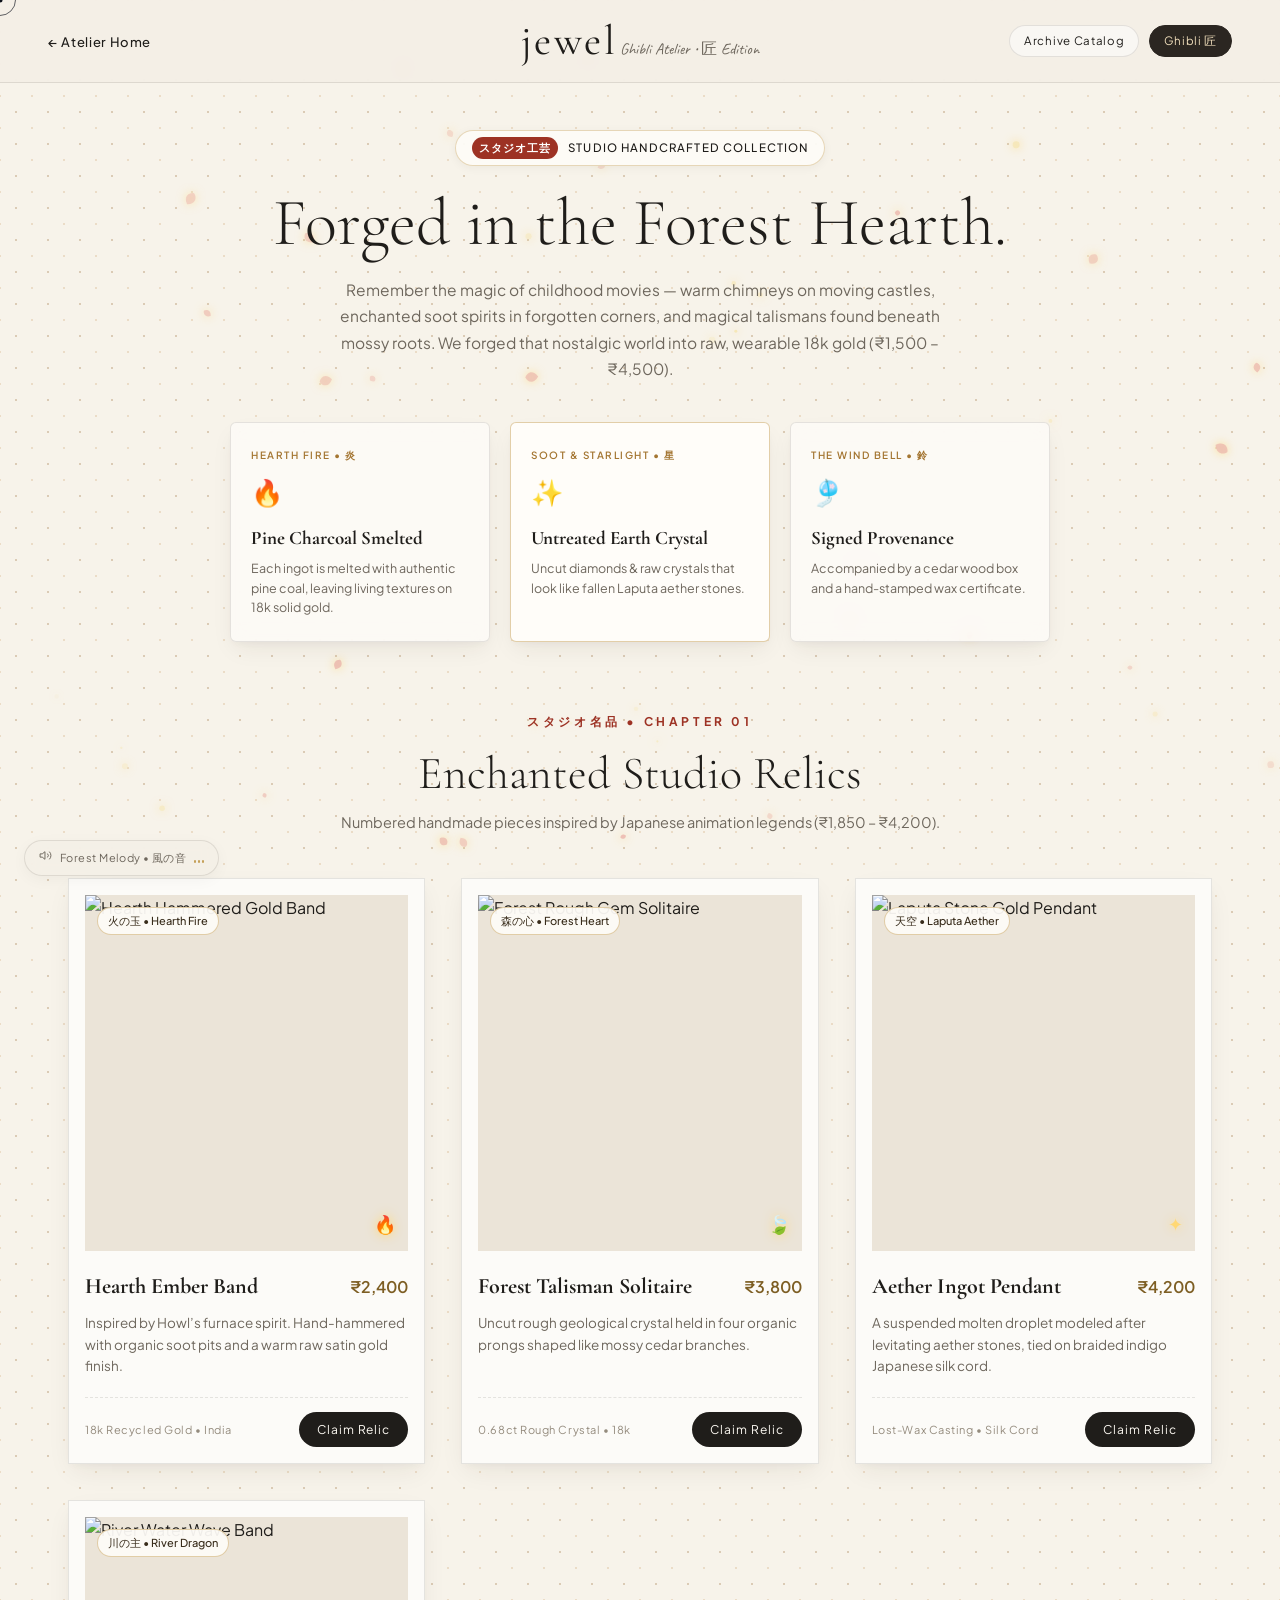
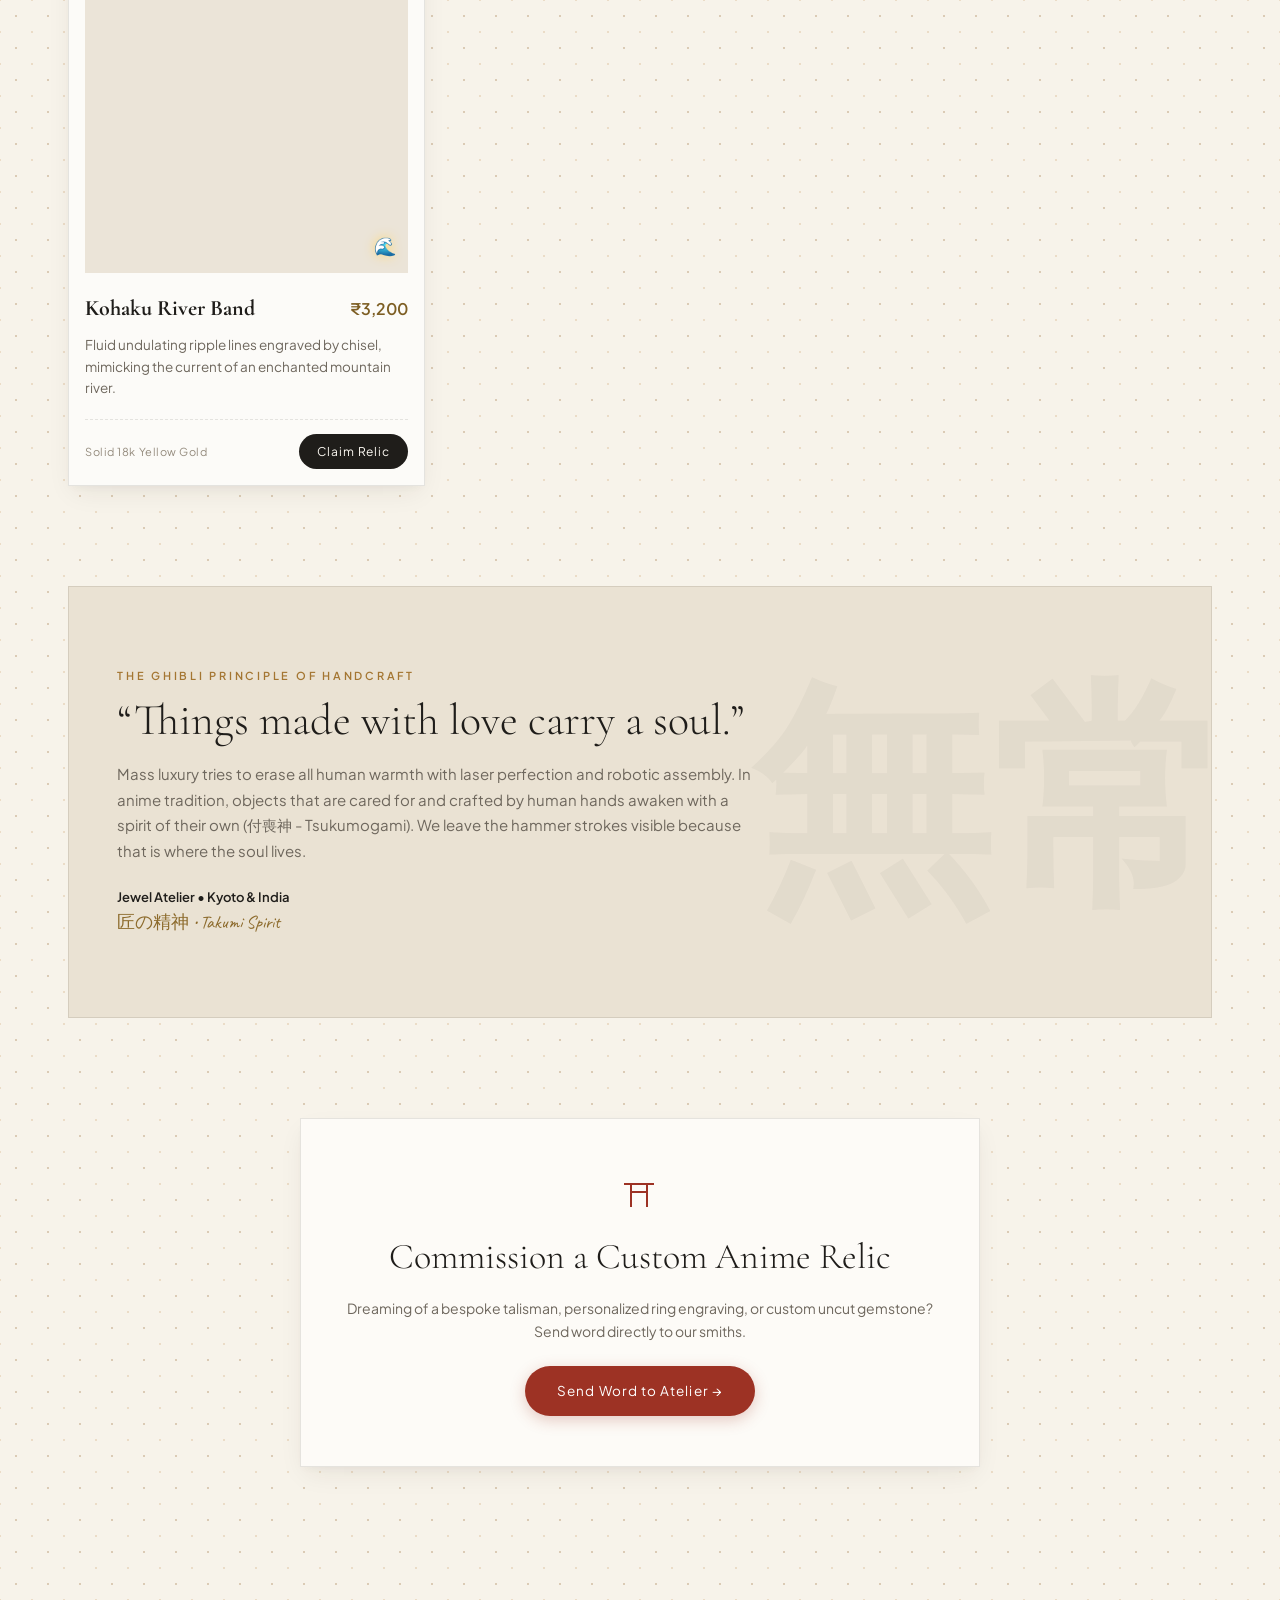
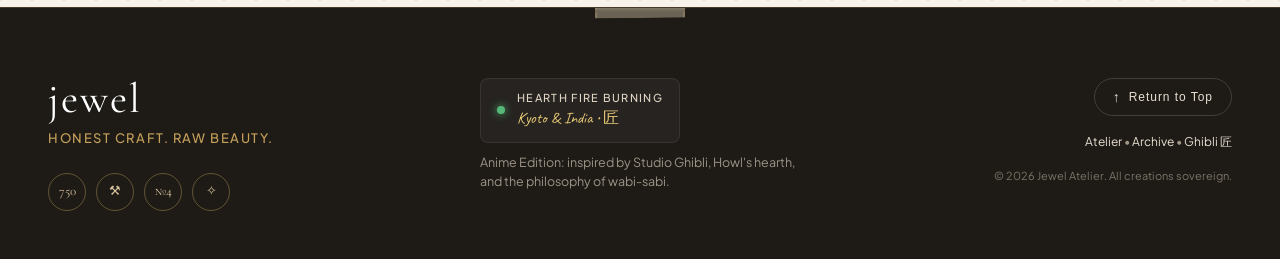
==== anime.html @ c9219198 "feat: add Archive Collections and Ghibli Anime edition pages with sakura canvas engine" ====
<!DOCTYPE html>
<html lang="en">
<head>
  <meta charset="UTF-8">
  <meta name="viewport" content="width=device-width, initial-scale=1.0">
  <title>JEWEL × 匠 — Ghibli Inspired Anime Atelier</title>
  <link rel="preconnect" href="https://fonts.googleapis.com">
  <link rel="preconnect" href="https://fonts.gstatic.com" crossorigin>
  <link href="https://fonts.googleapis.com/css2?family=Cormorant+Garamond:ital,wght@0,300;0,400;0,500;1,300;1,400;1,500&family=Caveat:wght@400;600&family=Zen+Kaku+Gothic+New:wght@300;400;500;700&family=Plus+Jakarta+Sans:wght@300;400;500;600&display=swap" rel="stylesheet">
  <link rel="stylesheet" href="style.css">
</head>
<body class="paper-texture page-anime-theme">

  <!-- Ambient Sound / Atelier Whisper Toggle -->
  <div class="sound-toggle-pill" id="soundToggle" title="Toggle Anime Forest Ambience">
    <span class="sound-icon">
      <svg width="13" height="13" viewBox="0 0 24 24" fill="none" stroke="currentColor" stroke-width="1.8"><polygon points="11 5 6 9 2 9 2 15 6 15 11 19 11 5"></polygon><path d="M19.07 4.93a10 10 0 0 1 0 14.14M15.54 8.46a5 5 0 0 1 0 7.08"></path></svg>
    </span>
    <span class="sound-label">Forest Melody • 風の音</span>
    <span class="sound-bars">
      <span class="bar"></span><span class="bar"></span><span class="bar"></span>
    </span>
  </div>

  <!-- Custom Tactile Ring Loupe Cursor -->
  <div class="jewel-cursor" id="customCursor">
    <div class="cursor-dot"></div>
    <div class="cursor-ring"></div>
    <div class="cursor-sparkle">✦</div>
  </div>

  <!-- Falling Cherry Blossom Sakura Petals & Magic Firefly Canvas -->
  <canvas id="animeCanvas"></canvas>

  <!-- Navigation Bar with Page Switchers -->
  <header class="navbar navbar-subpage">
    <div class="nav-left">
      <a href="index.html" class="nav-back-link">← Atelier Home</a>
    </div>

    <div class="nav-center">
      <a href="index.html" class="brand-logo" id="brandLogo">
        <span class="logo-text">jewel</span>
      </a>
      <span class="nav-subtitle">Ghibli Atelier • 匠 Edition</span>
    </div>

    <div class="nav-right">
      <div class="page-pills">
        <a href="collections.html" class="page-pill">Archive Catalog</a>
        <a href="anime.html" class="page-pill pill-anime active">Ghibli 匠</a>
      </div>
    </div>
  </header>

  <!-- ANIME THEMED HERO BOARD -->
  <main class="anime-hero-wrap">

    <div class="anime-hero-banner">
      <div class="anime-badge-pill">
        <span class="badge-kanji">スタジオ工芸</span>
        <span class="badge-text">Studio Handcrafted Collection</span>
      </div>
      <h1 class="anime-main-title">Forged in the Forest Hearth.</h1>
      <p class="anime-lead-copy">Remember the magic of childhood movies — warm chimneys on moving castles, enchanted soot spirits in forgotten corners, and magical talismans found beneath mossy roots. We forged that nostalgic world into raw, wearable 18k gold (₹1,500 – ₹4,500).</p>

      <!-- Ghibli Relic Feature Cards (Interactive Showcase) -->
      <div class="ghibli-feature-banner">
        <div class="ghibli-scene-card">
          <div class="scene-tag">Hearth Fire • 炎</div>
          <div class="scene-icon">🔥</div>
          <h4>Pine Charcoal Smelted</h4>
          <p>Each ingot is melted with authentic pine coal, leaving living textures on 18k solid gold.</p>
        </div>
        <div class="ghibli-scene-card featured">
          <div class="scene-tag">Soot & Starlight • 星</div>
          <div class="scene-icon">✨</div>
          <h4>Untreated Earth Crystal</h4>
          <p>Uncut diamonds & raw crystals that look like fallen Laputa aether stones.</p>
        </div>
        <div class="ghibli-scene-card">
          <div class="scene-tag">The Wind Bell • 鈴</div>
          <div class="scene-icon">🎐</div>
          <h4>Signed Provenance</h4>
          <p>Accompanied by a cedar wood box and a hand-stamped wax certificate.</p>
        </div>
      </div>
    </div>

    <!-- ANIME JEWELRY SHOWCASE -->
    <section class="anime-chapter-section" id="anime-creations">
      <div class="chapter-header-wrap">
        <span class="chapter-num">スタジオ名品 • CHAPTER 01</span>
        <h2 class="chapter-title">Enchanted Studio Relics</h2>
        <p class="chapter-sub">Numbered handmade pieces inspired by Japanese animation legends (₹1,850 – ₹4,200).</p>
      </div>

      <div class="anime-specimen-grid">

        <!-- Card 1: Calcifer Hearth Ember Band -->
        <article class="anime-product-card" data-tilt>
          <div class="anime-card-media">
            <span class="anime-stamp">火の玉 • Hearth Fire</span>
            <img src="https://images.unsplash.com/photo-1605100804763-247f67b3557e?auto=format&fit=crop&w=700&q=80" alt="Hearth Hammered Gold Band" />
            <div class="anime-glint-spark">🔥</div>
          </div>
          <div class="anime-card-info">
            <div class="anime-card-heading">
              <h3>Hearth Ember Band</h3>
              <span class="anime-price">₹2,400</span>
            </div>
            <p class="anime-lore">Inspired by Howl’s furnace spirit. Hand-hammered with organic soot pits and a warm raw satin gold finish.</p>
            <div class="anime-card-footer">
              <span class="material-tag">18k Recycled Gold • India</span>
              <a href="mailto:concierge@jewel-atelier.com?subject=Claim%20Hearth%20Ember%20Band" class="btn-anime-inquire">Claim Relic</a>
            </div>
          </div>
        </article>

        <!-- Card 2: Mononoke Forest Rough Talisman -->
        <article class="anime-product-card" data-tilt>
          <div class="anime-card-media">
            <span class="anime-stamp">森の心 • Forest Heart</span>
            <img src="https://images.unsplash.com/photo-1603561591411-07134e71a2a9?auto=format&fit=crop&w=700&q=80" alt="Forest Rough Gem Solitaire" />
            <div class="anime-glint-spark">🍃</div>
          </div>
          <div class="anime-card-info">
            <div class="anime-card-heading">
              <h3>Forest Talisman Solitaire</h3>
              <span class="anime-price">₹3,800</span>
            </div>
            <p class="anime-lore">Uncut rough geological crystal held in four organic prongs shaped like mossy cedar branches.</p>
            <div class="anime-card-footer">
              <span class="material-tag">0.68ct Rough Crystal • 18k</span>
              <a href="mailto:concierge@jewel-atelier.com?subject=Claim%20Forest%20Talisman" class="btn-anime-inquire">Claim Relic</a>
            </div>
          </div>
        </article>

        <!-- Card 3: Laputa Aether Ingot Pendant -->
        <article class="anime-product-card" data-tilt>
          <div class="anime-card-media">
            <span class="anime-stamp">天空 • Laputa Aether</span>
            <img src="https://images.unsplash.com/photo-1599643478518-a784e5dc4c8f?auto=format&fit=crop&w=700&q=80" alt="Laputa Stone Gold Pendant" />
            <div class="anime-glint-spark">✦</div>
          </div>
          <div class="anime-card-info">
            <div class="anime-card-heading">
              <h3>Aether Ingot Pendant</h3>
              <span class="anime-price">₹4,200</span>
            </div>
            <p class="anime-lore">A suspended molten droplet modeled after levitating aether stones, tied on braided indigo Japanese silk cord.</p>
            <div class="anime-card-footer">
              <span class="material-tag">Lost-Wax Casting • Silk Cord</span>
              <a href="mailto:concierge@jewel-atelier.com?subject=Claim%20Aether%20Ingot" class="btn-anime-inquire">Claim Relic</a>
            </div>
          </div>
        </article>

        <!-- Card 4: Spirited River Bathhouse Band -->
        <article class="anime-product-card" data-tilt>
          <div class="anime-card-media">
            <span class="anime-stamp">川の主 • River Dragon</span>
            <img src="https://images.unsplash.com/photo-1598560917505-59a3ad559071?auto=format&fit=crop&w=700&q=80" alt="River Water Wave Band" />
            <div class="anime-glint-spark">🌊</div>
          </div>
          <div class="anime-card-info">
            <div class="anime-card-heading">
              <h3>Kohaku River Band</h3>
              <span class="anime-price">₹3,200</span>
            </div>
            <p class="anime-lore">Fluid undulating ripple lines engraved by chisel, mimicking the current of an enchanted mountain river.</p>
            <div class="anime-card-footer">
              <span class="material-tag">Solid 18k Yellow Gold</span>
              <a href="mailto:concierge@jewel-atelier.com?subject=Claim%20Kohaku%20River%20Band" class="btn-anime-inquire">Claim Relic</a>
            </div>
          </div>
        </article>

      </div>
    </section>

    <!-- ANIME PHILOSOPHY: THE SPIRIT OF WABI-SABI (詫び寂び) -->
    <section class="anime-philosophy-banner">
      <div class="philosophy-kanji-watermark">無常</div>
      <div class="phil-content-box" data-scroll-reveal>
        <span class="phil-sub">The Ghibli Principle of Handcraft</span>
        <h2 class="phil-title">“Things made with love carry a soul.”</h2>
        <p class="phil-text">Mass luxury tries to erase all human warmth with laser perfection and robotic assembly. In anime tradition, objects that are cared for and crafted by human hands awaken with a spirit of their own (付喪神 - Tsukumogami). We leave the hammer strokes visible because that is where the soul lives.</p>
        <div class="anime-author-credit">
          <span class="credit-author">Jewel Atelier • Kyoto & India</span>
          <span class="credit-kanji">匠の精神 • Takumi Spirit</span>
        </div>
      </div>
    </section>

    <!-- BESPOKE ANIME INQUIRY SHRINE -->
    <section class="anime-shrine-section">
      <div class="shrine-box" data-scroll-reveal>
        <div class="shrine-torii-accent">⛩</div>
        <h3 class="shrine-title">Commission a Custom Anime Relic</h3>
        <p class="shrine-desc">Dreaming of a bespoke talisman, personalized ring engraving, or custom uncut gemstone? Send word directly to our smiths.</p>
        <a href="mailto:concierge@jewel-atelier.com?subject=Anime%20Custom%20Commission%20Inquiry" class="btn-anime-shrine">Send Word to Atelier →</a>
      </div>
    </section>

  </main>

  <!-- REFINED ARTISANAL FOOTER -->
  <footer class="footer-artisan">
    <div class="footer-tape-accent"></div>
    <div class="footer-content-wrap">
      
      <div class="foot-col-brand">
        <span class="foot-logo-calligraphy">jewel</span>
        <span class="foot-creed">honest craft. raw beauty.</span>
        
        <div class="foot-hallmarks" title="Studio Hallmarks — Click to inspect">
          <span class="hallmark-stamp" data-sound="440" title="18k Certified Fairmined Gold">750</span>
          <span class="hallmark-stamp" data-sound="554" title="Hand-Chiseled Ingot">⚒</span>
          <span class="hallmark-stamp" data-sound="659" title="Atelier Batch No. 04">№4</span>
          <span class="hallmark-stamp" data-sound="880" title="Pure Geological Inclusions">✧</span>
        </div>
      </div>

      <div class="foot-col-status">
        <div class="studio-status-box">
          <span class="status-pulse-dot"></span>
          <div class="status-texts">
            <span class="status-state">Hearth Fire Burning</span>
            <span class="status-time">Kyoto & India • 匠</span>
          </div>
        </div>
        <p class="status-note">Anime Edition: inspired by Studio Ghibli, Howl's hearth, and the philosophy of wabi-sabi.</p>
      </div>

      <div class="foot-col-origin">
        <button class="btn-return-origin" id="btnReturnTop" aria-label="Return to top">
          <span class="return-arrow">↑</span>
          <span class="return-text">Return to Top</span>
        </button>
        <div class="footer-page-links">
          <a href="index.html">Atelier</a> • 
          <a href="collections.html">Archive</a> • 
          <a href="anime.html">Ghibli 匠</a>
        </div>
        <span class="foot-copyright">© 2026 Jewel Atelier. All creations sovereign.</span>
      </div>

    </div>
  </footer>

  <script src="script.js"></script>
  <!-- Dedicated Anime Atmosphere Engine: Falling Sakura & Kodama Fireflies -->
  <script>
    document.addEventListener('DOMContentLoaded', () => {
      const animeCanvas = document.getElementById('animeCanvas');
      if (!animeCanvas) return;
      const ctx = animeCanvas.getContext('2d');

      function resize() {
        animeCanvas.width = window.innerWidth;
        animeCanvas.height = window.innerHeight;
      }
      window.addEventListener('resize', resize);
      resize();

      class SakuraPetal {
        constructor() {
          this.reset(true);
        }
        reset(initial = false) {
          this.x = Math.random() * animeCanvas.width;
          this.y = initial ? Math.random() * animeCanvas.height : -20;
          this.size = Math.random() * 8 + 6;
          this.speedY = Math.random() * 0.8 + 0.4;
          this.speedX = Math.random() * 0.6 + 0.2;
          this.angle = Math.random() * 360;
          this.rotationSpeed = (Math.random() - 0.5) * 1.5;
          this.opacity = Math.random() * 0.5 + 0.35;
          this.flip = Math.random();
          this.flipSpeed = Math.random() * 0.03 + 0.01;
        }
        update() {
          this.y += this.speedY;
          this.x += Math.sin(this.angle * 0.02) * this.speedX + 0.2;
          this.angle += this.rotationSpeed;
          this.flip += this.flipSpeed;

          if (this.y > animeCanvas.height + 20 || this.x > animeCanvas.width + 20) {
            this.reset();
          }
        }
        draw() {
          ctx.save();
          ctx.translate(this.x, this.y);
          ctx.rotate((this.angle * Math.PI) / 180);
          ctx.scale(Math.sin(this.flip), 1);

          ctx.beginPath();
          ctx.fillStyle = `rgba(235, 182, 172, ${this.opacity})`;
          ctx.moveTo(0, 0);
          ctx.bezierCurveTo(this.size * 0.4, -this.size * 0.6, this.size * 0.9, -this.size * 0.3, this.size, 0);
          ctx.bezierCurveTo(this.size * 0.9, this.size * 0.3, this.size * 0.4, this.size * 0.6, 0, 0);
          ctx.fill();

          ctx.restore();
        }
      }

      class KodamaSpore {
        constructor() {
          this.reset();
        }
        reset() {
          this.x = Math.random() * animeCanvas.width;
          this.y = Math.random() * animeCanvas.height;
          this.size = Math.random() * 2.5 + 1;
          this.speedY = -(Math.random() * 0.25 + 0.05);
          this.speedX = (Math.random() - 0.5) * 0.3;
          this.opacity = Math.random() * 0.5 + 0.2;
          this.pulse = Math.random() * Math.PI * 2;
        }
        update() {
          this.y += this.speedY;
          this.x += this.speedX;
          this.pulse += 0.02;
          if (this.y < -10) this.reset();
        }
        draw() {
          const glow = Math.sin(this.pulse) * 0.25 + this.opacity;
          ctx.beginPath();
          ctx.arc(this.x, this.y, this.size, 0, Math.PI * 2);
          ctx.fillStyle = `rgba(245, 230, 180, ${Math.max(0.1, glow)})`;
          ctx.shadowBlur = 10;
          ctx.shadowColor = '#ffd875';
          ctx.fill();
        }
      }

      const petals = Array.from({ length: 28 }, () => new SakuraPetal());
      const spores = Array.from({ length: 24 }, () => new KodamaSpore());

      function render() {
        ctx.clearRect(0, 0, animeCanvas.width, animeCanvas.height);
        petals.forEach(p => { p.update(); p.draw(); });
        spores.forEach(s => { s.update(); s.draw(); });
        requestAnimationFrame(render);
      }
      render();
    });
  </script>
</body>
</html>
---- style.css ----
/* ==========================================================================
   JEWEL — RAW BEAUTY & HONEST CRAFT
   High-Aesthetic Artisanal Luxury (Native CSS3, Pure Vector Character Staging)
   ========================================================================== */

:root {
  --bg-parchment: #f4efe6;
  --bg-parchment-warm: #eae3d5;
  --bg-card: #fdfcf9;
  --text-dark: #1f1d1a;
  --text-muted: #6e675d;
  --text-light: #948b7d;
  --gold-accent: #c5a059;
  --gold-sheen: #e6c875;
  --clay-sand: #d8cdbe;
  --border-light: rgba(60, 50, 40, 0.12);
  --border-subtle: rgba(60, 50, 40, 0.06);

  --font-serif: 'Cormorant Garamond', Georgia, serif;
  --font-hand: 'Caveat', cursive, sans-serif;
  --font-sans: 'Plus Jakarta Sans', -apple-system, BlinkMacSystemFont, sans-serif;

  --shadow-paper: 0 10px 25px -5px rgba(50, 40, 30, 0.08), 0 4px 10px -2px rgba(50, 40, 30, 0.04);
  --shadow-polaroid: 0 14px 28px rgba(35, 25, 15, 0.12), 0 6px 12px rgba(35, 25, 15, 0.07);
  --shadow-elevated: 0 25px 50px -12px rgba(30, 20, 10, 0.18);

  --ease-spring: cubic-bezier(0.175, 0.885, 0.32, 1.275);
  --ease-smooth: cubic-bezier(0.16, 1, 0.3, 1);
}

/* Base Reset & Smoothness */
*, *::before, *::after {
  box-sizing: border-box;
  margin: 0;
  padding: 0;
}

html {
  scroll-behavior: smooth;
  font-size: 16px;
  background-color: var(--bg-parchment);
}

body {
  font-family: var(--font-sans);
  color: var(--text-dark);
  background-color: var(--bg-parchment);
  min-height: 100vh;
  overflow-x: hidden;
  position: relative;
  line-height: 1.6;
  -webkit-font-smoothing: antialiased;
  -moz-osx-font-smoothing: grayscale;
}

/* Paper Texture & Micro Fibers Background */
.paper-texture {
  background-color: var(--bg-parchment);
  background-image: 
    radial-gradient(#d3c7b3 0.75px, transparent 0.75px),
    radial-gradient(#e4dac8 0.75px, var(--bg-parchment) 0.75px);
  background-size: 32px 32px;
  background-position: 0 0, 16px 16px;
}

/* Ambient Canvas for Floating Dust & Final Fireworks/Dust burst */
#ambientCanvas {
  position: fixed;
  top: 0;
  left: 0;
  width: 100vw;
  height: 100vh;
  pointer-events: none;
  z-index: 1;
  opacity: 0.85;
}

/* ==========================================================================
   ARTISAN VECTOR CHARACTER STAGE
   ========================================================================== */
.artisan-scroll-stage {
  position: fixed;
  top: 0;
  left: 0;
  width: 100vw;
  height: 100vh;
  pointer-events: none;
  z-index: 50;
  overflow: hidden;
}

.artisan-character {
  position: absolute;
  top: 0;
  left: 0;
  width: 140px;
  height: 180px;
  transform: translate3d(0, 0, 0);
  will-change: transform;
  pointer-events: none;
  transition: transform 0.08s linear;
}

.artisan-svg {
  width: 100%;
  height: 100%;
  overflow: visible;
  filter: drop-shadow(0 12px 20px rgba(35, 25, 12, 0.18));
}

.artisan-speech-bubble {
  position: absolute;
  top: -38px;
  left: 50%;
  transform: translateX(-50%);
  background: rgba(253, 251, 247, 0.95);
  border: 1px solid var(--border-light);
  padding: 5px 12px;
  border-radius: 16px;
  box-shadow: 0 4px 12px rgba(40, 30, 20, 0.08);
  white-space: nowrap;
  pointer-events: none;
  transition: opacity 0.3s ease, transform 0.3s ease;
}

.artisan-speech-bubble::after {
  content: '';
  position: absolute;
  bottom: -6px;
  left: 50%;
  transform: translateX(-50%);
  border-left: 6px solid transparent;
  border-right: 6px solid transparent;
  border-top: 6px solid rgba(253, 251, 247, 0.95);
}

.bubble-text {
  font-family: var(--font-hand);
  font-size: 17px;
  color: #2b2621;
  font-weight: 600;
  line-height: 1;
}

.golden-ember-spark {
  animation: emberGlint 2s infinite alternate ease-in-out;
}

@keyframes emberGlint {
  0% { transform: scale(0.9); opacity: 0.8; }
  100% { transform: scale(1.25); opacity: 1; filter: drop-shadow(0 0 6px rgba(226, 186, 100, 0.8)); }
}

.ember-rays {
  animation: raySpin 4s linear infinite;
  transform-origin: 38px 116px;
}

@keyframes raySpin {
  from { transform: rotate(0deg); }
  to { transform: rotate(360deg); }
}

/* ==========================================================================
   CUSTOM JEWELER'S LOUPE CURSOR
   ========================================================================== */
.jewel-cursor {
  position: fixed;
  top: 0;
  left: 0;
  pointer-events: none;
  z-index: 99999;
  transform: translate(-50%, -50%);
  transition: opacity 0.2s ease;
  mix-blend-mode: difference;
}

.cursor-dot {
  width: 5px;
  height: 5px;
  background-color: #fff;
  border-radius: 50%;
  position: absolute;
  top: 50%;
  left: 50%;
  transform: translate(-50%, -50%);
}

.cursor-ring {
  width: 32px;
  height: 32px;
  border: 1px solid rgba(255, 255, 255, 0.65);
  border-radius: 50%;
  position: absolute;
  top: 50%;
  left: 50%;
  transform: translate(-50%, -50%);
  transition: width 0.3s var(--ease-smooth), height 0.3s var(--ease-smooth), border-color 0.2s ease;
}

.cursor-sparkle {
  position: absolute;
  top: -14px;
  right: -14px;
  font-size: 10px;
  color: #fff;
  opacity: 0;
  transition: opacity 0.2s ease, transform 0.3s var(--ease-spring);
  transform: scale(0.5);
}

body.cursor-hover .cursor-ring {
  width: 52px;
  height: 52px;
  border-color: rgba(255, 255, 255, 1);
  border-style: dashed;
}

body.cursor-hover .cursor-sparkle {
  opacity: 1;
  transform: scale(1.1) rotate(15deg);
}

/* ==========================================================================
   SOUND TOGGLE PILL
   ========================================================================== */
.sound-toggle-pill {
  position: fixed;
  bottom: 24px;
  left: 24px;
  z-index: 900;
  display: flex;
  align-items: center;
  gap: 8px;
  padding: 8px 14px;
  background: rgba(244, 239, 230, 0.88);
  backdrop-filter: blur(8px);
  -webkit-backdrop-filter: blur(8px);
  border: 1px solid var(--border-light);
  border-radius: 40px;
  font-size: 11px;
  letter-spacing: 0.04em;
  color: var(--text-muted);
  cursor: pointer;
  box-shadow: 0 4px 15px rgba(0, 0, 0, 0.04);
  transition: all 0.25s ease;
  user-select: none;
}

.sound-toggle-pill:hover {
  background: rgba(255, 255, 255, 0.95);
  color: var(--text-dark);
  border-color: var(--gold-accent);
}

.sound-bars {
  display: flex;
  align-items: flex-end;
  gap: 2px;
  height: 10px;
}

.sound-bars .bar {
  width: 2px;
  height: 3px;
  background-color: var(--gold-accent);
  border-radius: 1px;
  transition: height 0.2s ease;
}

.sound-toggle-pill.playing .bar:nth-child(1) { animation: bounceBar 0.8s infinite alternate ease-in-out; }
.sound-toggle-pill.playing .bar:nth-child(2) { animation: bounceBar 1.1s infinite alternate ease-in-out 0.2s; }
.sound-toggle-pill.playing .bar:nth-child(3) { animation: bounceBar 0.6s infinite alternate ease-in-out 0.4s; }

@keyframes bounceBar {
  from { height: 2px; }
  to { height: 10px; }
}

/* ==========================================================================
   CLEAN MINIMAL CENTER NAVIGATION
   ========================================================================== */
.navbar-clean {
  position: fixed;
  top: 0;
  left: 0;
  width: 100%;
  padding: 26px 48px;
  display: flex;
  align-items: center;
  justify-content: center;
  z-index: 1000;
  background: linear-gradient(180deg, rgba(244, 239, 230, 0.95) 0%, rgba(244, 239, 230, 0) 100%);
  pointer-events: none;
}

.nav-center {
  pointer-events: auto;
}

.brand-logo {
  text-decoration: none;
  color: var(--text-dark);
  display: inline-block;
}

.logo-text {
  font-family: var(--font-serif);
  font-size: 42px;
  letter-spacing: 0.06em;
  font-weight: 400;
  line-height: 1;
  text-transform: lowercase;
  color: var(--text-dark);
}

/* ==========================================================================
   HERO CANVAS & COLLAGE
   ========================================================================== */
.hero-canvas {
  position: relative;
  min-height: 100vh;
  width: 100%;
  padding-top: 130px;
  padding-bottom: 60px;
  display: flex;
  flex-direction: column;
  align-items: center;
  justify-content: space-between;
  overflow: hidden;
  z-index: 10;
}

.doodle-layer {
  position: absolute;
  top: 0;
  left: 0;
  width: 100%;
  height: 100%;
  pointer-events: none;
  z-index: 12;
}

.sketch-path {
  fill: none;
  stroke: #403a34;
  stroke-width: 1.1;
  stroke-linecap: round;
  stroke-linejoin: round;
  opacity: 0.75;
  stroke-dasharray: 1000;
  stroke-dashoffset: 1000;
  animation: drawSketch 2.8s var(--ease-smooth) forwards 0.4s;
}

.sketch-bracket {
  fill: none;
  stroke: #403a34;
  stroke-width: 1.2;
  stroke-linecap: round;
  stroke-linejoin: round;
  opacity: 0.8;
  stroke-dasharray: 1500;
  stroke-dashoffset: 1500;
  animation: drawSketch 3.2s var(--ease-smooth) forwards 0.7s;
}

@keyframes drawSketch {
  to {
    stroke-dashoffset: 0;
  }
}

.hero-title-container {
  text-align: center;
  max-width: 680px;
  margin: 30px auto 20px;
  position: relative;
  z-index: 15;
  pointer-events: auto;
}

.hero-title {
  font-family: var(--font-serif);
  font-weight: 300;
  font-size: clamp(48px, 6.5vw, 92px);
  line-height: 1.05;
  letter-spacing: -0.02em;
  color: var(--text-dark);
  margin-bottom: 18px;
}

.hero-title .title-line {
  display: block;
}

.hero-title .italic-line {
  font-style: italic;
  font-weight: 400;
  color: #1a1714;
}

.hero-subtext {
  font-size: 14.5px;
  color: var(--text-muted);
  max-width: 440px;
  margin: 0 auto;
  font-weight: 400;
  line-height: 1.6;
}

/* ==========================================================================
   LEFT TORN-PAPER CARD
   ========================================================================== */
.torn-paper-card {
  position: absolute;
  top: 20%;
  left: 3.5%;
  width: clamp(260px, 22vw, 340px);
  background: var(--clay-sand);
  padding: 12px 12px 18px;
  border-radius: 2px;
  box-shadow: var(--shadow-paper);
  z-index: 14;
  transform: rotate(-1.5deg);
  transition: transform 0.4s var(--ease-smooth), box-shadow 0.4s ease;
  cursor: pointer;
}

.torn-paper-card:hover {
  transform: rotate(0deg) scale(1.02);
  box-shadow: var(--shadow-elevated);
}

.tape-strip {
  position: absolute;
  width: 90px;
  height: 24px;
  background: rgba(235, 225, 205, 0.75);
  box-shadow: 0 1px 3px rgba(0,0,0,0.08);
  backdrop-filter: blur(2px);
  border-left: 2px dashed rgba(200, 190, 170, 0.5);
  border-right: 2px dashed rgba(200, 190, 170, 0.5);
  z-index: 20;
}

.tape-top-left {
  top: -12px;
  left: -20px;
  transform: rotate(-35deg);
}

.torn-inner {
  background: #fdfbf7;
  padding: 8px;
  position: relative;
  clip-path: polygon(
    0% 0%, 
    100% 1%, 
    99% 98%, 
    80% 99%, 
    60% 98.5%, 
    40% 100%, 
    20% 98%, 
    0% 99%
  );
}

.card-image-wrap {
  position: relative;
  overflow: hidden;
  aspect-ratio: 4/4.8;
  background-color: #ddd4c6;
}

.card-img {
  width: 100%;
  height: 100%;
  object-fit: cover;
  transition: transform 0.6s var(--ease-smooth);
}

.torn-paper-card:hover .card-img {
  transform: scale(1.04);
}

.gem-shimmer {
  position: absolute;
  top: -100%;
  left: -100%;
  width: 300%;
  height: 300%;
  background: linear-gradient(
    45deg,
    transparent 42%,
    rgba(255, 240, 200, 0.45) 50%,
    transparent 58%
  );
  pointer-events: none;
  opacity: 0;
  transition: opacity 0.3s ease;
}

.torn-paper-card:hover .gem-shimmer {
  opacity: 1;
  animation: sweepGlint 1.5s ease forwards;
}

@keyframes sweepGlint {
  0% { transform: translate(-30%, -30%); }
  100% { transform: translate(30%, 30%); }
}

.torn-caption {
  margin-top: 10px;
  display: flex;
  flex-direction: column;
  gap: 2px;
}

.handwritten-note {
  font-family: var(--font-hand);
  font-size: 19px;
  color: #38322b;
  line-height: 1.1;
}

.edition-tag {
  font-size: 10px;
  letter-spacing: 0.12em;
  text-transform: uppercase;
  color: var(--text-light);
  font-weight: 500;
}

/* ==========================================================================
   RIGHT EDITORIAL PORTRAIT
   ========================================================================== */
.editorial-frame {
  position: absolute;
  top: 18%;
  right: 4.5%;
  width: clamp(270px, 23vw, 360px);
  z-index: 14;
  cursor: pointer;
  transition: transform 0.4s var(--ease-smooth);
}

.editorial-frame:hover {
  transform: translateY(-4px);
}

.portrait-inner {
  position: relative;
  background-color: #f7f4ed;
  padding: 10px;
  box-shadow: var(--shadow-paper);
}

.portrait-img {
  width: 100%;
  aspect-ratio: 4/5.2;
  object-fit: cover;
  display: block;
}

.portrait-overlay-tag {
  position: absolute;
  bottom: 24px;
  left: 24px;
  background: rgba(244, 239, 230, 0.92);
  backdrop-filter: blur(6px);
  -webkit-backdrop-filter: blur(6px);
  padding: 10px 16px;
  border: 1px solid rgba(60, 50, 40, 0.1);
  display: flex;
  flex-direction: column;
  box-shadow: 0 4px 14px rgba(0,0,0,0.06);
}

.tag-meta {
  font-size: 9.5px;
  letter-spacing: 0.15em;
  text-transform: uppercase;
  color: var(--text-light);
  font-weight: 600;
}

.tag-title {
  font-family: var(--font-serif);
  font-size: 15px;
  color: var(--text-dark);
}

/* ==========================================================================
   BOTTOM DRAGGABLE POLAROIDS
   ========================================================================== */
.polaroid-dock {
  display: flex;
  align-items: flex-end;
  justify-content: center;
  gap: 36px;
  width: 100%;
  max-width: 900px;
  margin-top: 30px;
  position: relative;
  z-index: 25;
}

.polaroid-item {
  position: relative;
  width: clamp(170px, 16vw, 215px);
  background: #fcfbf8;
  padding: 10px 10px 18px 10px;
  box-shadow: var(--shadow-polaroid);
  cursor: grab;
  user-select: none;
  transition: box-shadow 0.25s ease, filter 0.25s ease;
  touch-action: none;
}

.polaroid-item:active {
  cursor: grabbing;
  box-shadow: var(--shadow-elevated);
  z-index: 100 !important;
}

.polaroid-item:nth-child(1) { transform: rotate(-3deg); }
.polaroid-item:nth-child(2) { transform: rotate(1.5deg) translateY(-10px); }
.polaroid-item:nth-child(3) { transform: rotate(-4.5deg); }

.washi-tape {
  position: absolute;
  top: -12px;
  left: 50%;
  transform: translateX(-50%) rotate(1deg);
  width: 65px;
  height: 22px;
  background: rgba(230, 220, 195, 0.82);
  backdrop-filter: blur(1.5px);
  box-shadow: 0 1px 3px rgba(40, 30, 20, 0.12);
  border-left: 2px dashed rgba(190, 180, 160, 0.6);
  border-right: 2px dashed rgba(190, 180, 160, 0.6);
  z-index: 30;
  pointer-events: none;
}

.polaroid-frame {
  display: flex;
  flex-direction: column;
}

.polaroid-photo {
  position: relative;
  aspect-ratio: 1/1;
  overflow: hidden;
  background-color: #ebe4d8;
  border: 1px solid rgba(0, 0, 0, 0.04);
}

.polaroid-photo img {
  width: 100%;
  height: 100%;
  object-fit: cover;
  display: block;
  pointer-events: none;
  transition: transform 0.4s ease;
}

.polaroid-item:hover .polaroid-photo img {
  transform: scale(1.05);
}

.polaroid-caption {
  margin-top: 12px;
  display: flex;
  align-items: center;
  justify-content: space-between;
  padding: 0 4px;
}

.handwritten-text {
  font-family: var(--font-hand);
  font-size: 21px;
  color: #2b2621;
  font-weight: 600;
  line-height: 1;
}

.caption-price {
  font-size: 13.5px;
  font-weight: 600;
  color: var(--text-muted);
}

.scroll-down-hint {
  display: flex;
  flex-direction: column;
  align-items: center;
  gap: 8px;
  margin-top: 30px;
  color: var(--text-light);
  font-size: 11px;
  letter-spacing: 0.1em;
  text-transform: uppercase;
}

.hint-line {
  width: 1px;
  height: 24px;
  background: linear-gradient(180deg, var(--text-light) 0%, transparent 100%);
  animation: scrollDownBob 2s infinite ease-in-out;
}

@keyframes scrollDownBob {
  0% { transform: translateY(0); opacity: 0.3; }
  50% { transform: translateY(6px); opacity: 1; }
  100% { transform: translateY(0); opacity: 0.3; }
}

/* ==========================================================================
   SCROLL SCENES
   ========================================================================== */
.scroll-scene {
  position: relative;
  min-height: 110vh;
  padding: 140px 48px;
  display: flex;
  align-items: center;
  justify-content: space-between;
  max-width: 1240px;
  margin: 0 auto;
  z-index: 10;
}

.scene-story-card {
  max-width: 440px;
  background: rgba(253, 251, 247, 0.94);
  backdrop-filter: blur(8px);
  padding: 44px 38px;
  border: 1px solid var(--border-light);
  box-shadow: var(--shadow-paper);
}

.scene-num {
  font-size: 11px;
  letter-spacing: 0.22em;
  text-transform: uppercase;
  color: var(--gold-accent);
  font-weight: 600;
  display: block;
  margin-bottom: 12px;
}

.scene-title {
  font-family: var(--font-serif);
  font-size: clamp(32px, 3.5vw, 44px);
  line-height: 1.15;
  font-weight: 300;
  color: var(--text-dark);
  margin-bottom: 16px;
}

.scene-text {
  font-size: 14.5px;
  color: var(--text-muted);
  line-height: 1.7;
  margin-bottom: 24px;
}

.price-spec-pill {
  display: inline-flex;
  align-items: center;
  gap: 12px;
  padding: 8px 16px;
  background: var(--bg-parchment-warm);
  border: 1px solid var(--border-light);
  border-radius: 30px;
}

.spec-label {
  font-size: 12px;
  font-weight: 500;
  color: var(--text-dark);
}

.spec-val {
  font-size: 14px;
  font-weight: 600;
  color: #7d5e23;
}

.spec-card-polaroid {
  width: 280px;
  background: #fcfbf8;
  padding: 12px 12px 22px 12px;
  box-shadow: var(--shadow-polaroid);
  position: relative;
  transform: rotate(2deg);
}

.spec-card-polaroid img {
  width: 100%;
  aspect-ratio: 1/1;
  object-fit: cover;
  display: block;
}

.spec-card-polaroid .handwritten-text {
  display: block;
  text-align: center;
  margin-top: 12px;
  font-size: 18px;
}

[data-scroll-reveal] {
  opacity: 0;
  transform: translateY(40px);
  transition: opacity 0.8s var(--ease-smooth), transform 0.8s var(--ease-smooth);
}

[data-scroll-reveal].is-visible {
  opacity: 1;
  transform: translateY(0);
}

/* ==========================================================================
   ACT 3: THE CELESTIAL SANCTUARY
   ========================================================================== */
.scene-sanctuary {
  min-height: 100vh;
  justify-content: center;
  text-align: center;
  padding-bottom: 160px;
}

.sanctuary-repose-card {
  max-width: 680px;
  background: #fdfbf7;
  padding: 64px 44px;
  border: 1px solid var(--border-light);
  box-shadow: var(--shadow-elevated);
  position: relative;
  z-index: 10;
}

.sanctuary-kicker {
  font-size: 12px;
  letter-spacing: 0.28em;
  text-transform: uppercase;
  color: var(--gold-accent);
  font-weight: 600;
  display: block;
  margin-bottom: 14px;
}

.sanctuary-heading {
  font-family: var(--font-serif);
  font-size: clamp(38px, 4.5vw, 56px);
  line-height: 1.1;
  font-weight: 300;
  margin-bottom: 16px;
  color: var(--text-dark);
}

.sanctuary-sub {
  font-size: 15px;
  color: var(--text-muted);
  max-width: 520px;
  margin: 0 auto 36px;
  line-height: 1.65;
}

.sanctuary-sparkle-display {
  margin: 28px auto 36px;
  display: flex;
  justify-content: center;
}

.sparkle-pedestal {
  position: relative;
  background: var(--bg-parchment);
  border: 1px dashed var(--border-light);
  padding: 24px 36px;
  border-radius: 4px;
  display: flex;
  flex-direction: column;
  align-items: center;
  gap: 6px;
}

.pedestal-aurora {
  position: absolute;
  top: -20px;
  left: 50%;
  width: 140px;
  height: 60px;
  background: radial-gradient(ellipse at center, rgba(226, 186, 100, 0.35) 0%, transparent 70%);
  transform: translateX(-50%);
  pointer-events: none;
  animation: pulseAurora 3s infinite ease-in-out alternate;
}

@keyframes pulseAurora {
  0% { transform: translateX(-50%) scale(0.9); opacity: 0.4; }
  100% { transform: translateX(-50%) scale(1.2); opacity: 0.9; }
}

.pedestal-badge {
  font-size: 10px;
  letter-spacing: 0.18em;
  text-transform: uppercase;
  color: #7d5e23;
  font-weight: 600;
}

.pedestal-text {
  font-family: var(--font-serif);
  font-size: 20px;
  color: var(--text-dark);
  font-style: italic;
}

.inquiry-action-wrap {
  display: flex;
  flex-direction: column;
  align-items: center;
  gap: 14px;
}

.btn-inquire {
  background: var(--text-dark);
  color: #fff;
  text-decoration: none;
  font-size: 13.5px;
  letter-spacing: 0.08em;
  padding: 16px 36px;
  border-radius: 40px;
  transition: all 0.25s ease;
  box-shadow: 0 6px 20px rgba(30, 20, 10, 0.15);
}

.btn-inquire:hover {
  background: var(--gold-accent);
  transform: translateY(-2px);
  box-shadow: 0 10px 28px rgba(30, 20, 10, 0.22);
}

.inquiry-footnote {
  font-size: 12px;
  color: var(--text-muted);
  max-width: 440px;
  line-height: 1.5;
}

/* ==========================================================================
   REFINED ARTISANAL FOOTER: Unique, Minimal & Tactile
   ========================================================================== */
.footer-artisan {
  position: relative;
  background: #1e1b17;
  color: #ede7dc;
  padding: 70px 48px 48px;
  z-index: 10;
  overflow: hidden;
  border-top: 1px solid rgba(226, 186, 100, 0.2);
}

.footer-tape-accent {
  position: absolute;
  top: -12px;
  left: 50%;
  transform: translateX(-50%) rotate(-0.5deg);
  width: 90px;
  height: 22px;
  background: rgba(220, 205, 175, 0.4);
  backdrop-filter: blur(2px);
  border-left: 2px dashed rgba(160, 140, 110, 0.5);
  border-right: 2px dashed rgba(160, 140, 110, 0.5);
  pointer-events: none;
}

.footer-content-wrap {
  max-width: 1200px;
  margin: 0 auto;
  display: grid;
  grid-template-columns: 1.2fr 1.2fr 1fr;
  gap: 48px;
  align-items: start;
}

.foot-col-brand {
  display: flex;
  flex-direction: column;
  gap: 8px;
}

.foot-logo-calligraphy {
  font-family: var(--font-serif);
  font-size: 42px;
  letter-spacing: 0.05em;
  color: #fff;
  line-height: 1;
}

.foot-creed {
  font-size: 13px;
  letter-spacing: 0.12em;
  color: var(--gold-accent);
  text-transform: uppercase;
  font-weight: 500;
  margin-bottom: 8px;
}

/* Tactile Hallmarks Row */
.foot-hallmarks {
  display: flex;
  gap: 10px;
  margin-top: 8px;
}

.hallmark-stamp {
  display: inline-flex;
  align-items: center;
  justify-content: center;
  width: 38px;
  height: 38px;
  border: 1px solid rgba(226, 186, 100, 0.35);
  border-radius: 50%;
  font-size: 13px;
  color: #d8c29d;
  font-family: var(--font-serif);
  cursor: pointer;
  transition: all 0.25s var(--ease-spring);
  user-select: none;
}

.hallmark-stamp:hover {
  background: rgba(226, 186, 100, 0.15);
  border-color: #ffd875;
  color: #fff;
  transform: translateY(-3px) scale(1.12);
  box-shadow: 0 4px 12px rgba(215, 175, 80, 0.25);
}

/* Studio Status Box */
.foot-col-status {
  display: flex;
  flex-direction: column;
  gap: 10px;
}

.studio-status-box {
  display: inline-flex;
  align-items: center;
  gap: 12px;
  background: rgba(255, 255, 255, 0.04);
  border: 1px solid rgba(255, 255, 255, 0.08);
  padding: 10px 16px;
  border-radius: 8px;
  width: fit-content;
}

.status-pulse-dot {
  width: 8px;
  height: 8px;
  background-color: #55b878;
  border-radius: 50%;
  box-shadow: 0 0 8px #55b878;
  animation: pulseDot 2s infinite ease-in-out;
}

@keyframes pulseDot {
  0%, 100% { opacity: 0.4; transform: scale(0.9); }
  50% { opacity: 1; transform: scale(1.3); }
}

.status-texts {
  display: flex;
  flex-direction: column;
}

.status-state {
  font-size: 11px;
  text-transform: uppercase;
  letter-spacing: 0.12em;
  color: #e0d5c3;
  font-weight: 500;
}

.status-time {
  font-family: var(--font-hand);
  font-size: 16px;
  color: var(--gold-sheen);
}

.status-note {
  font-size: 12.5px;
  color: #9c9486;
  max-width: 320px;
  line-height: 1.5;
}

/* Return to Origin Button */
.foot-col-origin {
  display: flex;
  flex-direction: column;
  align-items: flex-end;
  gap: 16px;
}

.btn-return-origin {
  background: transparent;
  border: 1px solid rgba(255, 255, 255, 0.15);
  color: #e8dfd1;
  padding: 10px 18px;
  border-radius: 30px;
  font-size: 12px;
  letter-spacing: 0.08em;
  cursor: pointer;
  display: inline-flex;
  align-items: center;
  gap: 8px;
  transition: all 0.25s ease;
}

.btn-return-origin:hover {
  background: rgba(255, 255, 255, 0.08);
  border-color: var(--gold-accent);
  color: #fff;
  transform: translateY(-2px);
}

.return-arrow {
  font-size: 14px;
  transition: transform 0.25s ease;
}

.btn-return-origin:hover .return-arrow {
  transform: translateY(-3px);
}

.foot-copyright {
  font-size: 11px;
  color: #7a7366;
}

/* ==========================================================================
   RESPONSIVE DESIGN
   ========================================================================== */
@media (max-width: 1024px) {
  .hero-canvas {
    padding-top: 110px;
  }

  .torn-paper-card {
    position: relative;
    top: auto;
    left: auto;
    margin: 20px auto;
    width: 280px;
  }

  .editorial-frame {
    position: relative;
    top: auto;
    right: auto;
    margin: 20px auto;
    width: 280px;
  }

  .scroll-scene {
    flex-direction: column;
    gap: 40px;
    padding: 80px 24px;
    text-align: center;
  }

  .footer-content-wrap {
    grid-template-columns: 1fr;
    gap: 36px;
  }

  .foot-col-origin {
    align-items: flex-start;
  }

  .doodle-layer {
    display: none;
  }
}

@media (max-width: 768px) {
  .hero-title {
    font-size: 42px;
  }

  .polaroid-dock {
    flex-direction: column;
    align-items: center;
    gap: 24px;
  }

  .polaroid-item {
    width: 220px;
  }

  .artisan-character {
    width: 110px;
    height: 150px;
  }
}


/* ==========================================================================
   SUBPAGE & NEW PAGES NAVIGATION BAR
   ========================================================================== */
.navbar-subpage {
  position: fixed;
  top: 0;
  left: 0;
  width: 100%;
  padding: 20px 48px;
  display: grid;
  grid-template-columns: 1fr auto 1fr;
  align-items: center;
  z-index: 1000;
  background: rgba(244, 239, 230, 0.94);
  backdrop-filter: blur(8px);
  -webkit-backdrop-filter: blur(8px);
  border-bottom: 1px solid var(--border-light);
}

.nav-back-link {
  text-decoration: none;
  font-size: 13px;
  letter-spacing: 0.05em;
  color: var(--text-dark);
  font-weight: 500;
  transition: all 0.2s ease;
  display: inline-flex;
  align-items: center;
}

.nav-back-link:hover {
  color: var(--gold-accent);
  transform: translateX(-3px);
}

.nav-subtitle {
  font-family: var(--font-hand);
  font-size: 16px;
  color: var(--text-muted);
  line-height: 1;
  margin-top: 2px;
}

.page-pills {
  display: flex;
  align-items: center;
  justify-content: flex-end;
  gap: 10px;
}

.page-pill {
  text-decoration: none;
  font-size: 11.5px;
  letter-spacing: 0.06em;
  padding: 6px 14px;
  border-radius: 20px;
  border: 1px solid var(--border-light);
  color: var(--text-dark);
  background: rgba(255, 255, 255, 0.5);
  transition: all 0.25s ease;
}

.page-pill:hover, .page-pill.active {
  background: var(--text-dark);
  color: #fff;
  border-color: var(--text-dark);
}

.page-pill.pill-anime {
  border-color: rgba(197, 160, 89, 0.5);
  color: #8c6a2b;
}

.page-pill.pill-anime:hover, .page-pill.pill-anime.active {
  background: #2b2621;
  color: #f1dfbc;
  border-color: #2b2621;
}

.footer-page-links {
  font-size: 12px;
  color: #a09789;
}

.footer-page-links a {
  color: #e8dfd1;
  text-decoration: none;
  transition: color 0.2s ease;
}

.footer-page-links a:hover {
  color: var(--gold-accent);
}

/* ==========================================================================
   PAGE: COLLECTIONS ARCHIVE
   ========================================================================== */
.collection-page-wrap {
  max-width: 1280px;
  margin: 0 auto;
  padding: 130px 48px 100px;
  position: relative;
  z-index: 10;
}

.collection-hero-header {
  text-align: center;
  max-width: 760px;
  margin: 0 auto 60px;
  position: relative;
}

.tape-center {
  position: absolute;
  top: -24px;
  left: 50%;
  transform: translateX(-50%) rotate(1deg);
  width: 90px;
  height: 22px;
  background: rgba(235, 225, 205, 0.75);
  box-shadow: 0 1px 3px rgba(0,0,0,0.08);
  backdrop-filter: blur(2px);
  border-left: 2px dashed rgba(200, 190, 170, 0.5);
  border-right: 2px dashed rgba(200, 190, 170, 0.5);
}

.collection-kicker {
  font-size: 11.5px;
  letter-spacing: 0.24em;
  text-transform: uppercase;
  color: var(--gold-accent);
  font-weight: 600;
  display: block;
  margin-bottom: 12px;
}

.collection-page-title {
  font-family: var(--font-serif);
  font-size: clamp(38px, 4.5vw, 56px);
  font-weight: 300;
  color: var(--text-dark);
  line-height: 1.15;
  margin-bottom: 16px;
}

.collection-page-desc {
  font-size: 15px;
  color: var(--text-muted);
  line-height: 1.65;
  margin-bottom: 36px;
}

.archive-filter-row {
  display: flex;
  justify-content: center;
  flex-wrap: wrap;
  gap: 10px;
}

.archive-filter-btn {
  background: none;
  border: 1px solid var(--border-light);
  padding: 8px 18px;
  border-radius: 30px;
  font-size: 12.5px;
  cursor: pointer;
  color: var(--text-dark);
  transition: all 0.2s ease;
  font-family: var(--font-sans);
}

.archive-filter-btn:hover, .archive-filter-btn.active {
  background: var(--text-dark);
  color: #fff;
  border-color: var(--text-dark);
}

/* Archive Cards Grid */
.archive-grid {
  display: grid;
  grid-template-columns: repeat(auto-fill, minmax(280px, 1fr));
  gap: 36px;
}

.archive-card {
  background: #fdfbf7;
  border: 1px solid var(--border-light);
  padding: 14px 14px 20px;
  box-shadow: var(--shadow-paper);
  display: flex;
  flex-direction: column;
  transition: transform 0.35s var(--ease-smooth), box-shadow 0.35s ease;
  position: relative;
}

.archive-card:hover {
  transform: translateY(-6px);
  box-shadow: var(--shadow-elevated);
}

.archive-media {
  position: relative;
  aspect-ratio: 1/1.05;
  overflow: hidden;
  background-color: #ebe4d8;
  margin-bottom: 16px;
}

.archive-img {
  width: 100%;
  height: 100%;
  object-fit: cover;
  display: block;
  transition: transform 0.6s var(--ease-smooth);
}

.archive-card:hover .archive-img {
  transform: scale(1.06);
}

.washi-corner {
  top: -8px;
  right: -8px;
  left: auto;
  transform: rotate(45deg);
  width: 50px;
  height: 18px;
}

.archive-badge {
  position: absolute;
  top: 10px;
  left: 10px;
  background: rgba(30, 25, 20, 0.85);
  color: #fff;
  font-size: 9.5px;
  letter-spacing: 0.14em;
  text-transform: uppercase;
  padding: 3px 8px;
  border-radius: 2px;
  z-index: 5;
}

.spec-id-tag {
  position: absolute;
  bottom: 8px;
  right: 8px;
  background: rgba(255, 255, 255, 0.9);
  color: var(--text-muted);
  font-size: 9px;
  letter-spacing: 0.1em;
  padding: 2px 6px;
  border-radius: 2px;
  font-family: monospace;
}

.archive-meta {
  display: flex;
  flex-direction: column;
  flex-grow: 1;
}

.archive-title-line {
  display: flex;
  justify-content: space-between;
  align-items: baseline;
  margin-bottom: 6px;
}

.archive-item-title {
  font-family: var(--font-serif);
  font-size: 20px;
  color: var(--text-dark);
  font-weight: 500;
}

.archive-price {
  font-size: 14.5px;
  font-weight: 600;
  color: #7d5e23;
}

.archive-materials {
  font-size: 11px;
  letter-spacing: 0.05em;
  text-transform: uppercase;
  color: var(--text-light);
  margin-bottom: 8px;
  line-height: 1.4;
}

.archive-note {
  font-size: 13px;
  color: var(--text-muted);
  line-height: 1.5;
  margin-bottom: 16px;
  flex-grow: 1;
}

.btn-inspect-spec {
  background: none;
  border: 1px solid var(--border-light);
  padding: 10px;
  font-size: 12px;
  letter-spacing: 0.05em;
  cursor: pointer;
  border-radius: 2px;
  color: var(--text-dark);
  transition: all 0.2s ease;
  font-family: var(--font-sans);
}

.btn-inspect-spec:hover {
  background: var(--text-dark);
  color: #fff;
  border-color: var(--text-dark);
}

/* Specimen Modal */
.specimen-modal {
  position: fixed;
  top: 0;
  left: 0;
  width: 100vw;
  height: 100vh;
  z-index: 9999;
  display: flex;
  align-items: center;
  justify-content: center;
  padding: 24px;
  opacity: 0;
  pointer-events: none;
  transition: opacity 0.3s ease;
}

.specimen-modal.active {
  opacity: 1;
  pointer-events: auto;
}

.specimen-backdrop {
  position: absolute;
  top: 0;
  left: 0;
  width: 100%;
  height: 100%;
  background: rgba(30, 25, 20, 0.65);
  backdrop-filter: blur(6px);
}

.specimen-modal-card {
  position: relative;
  max-width: 840px;
  width: 100%;
  background: #fdfbf7;
  border: 1px solid var(--border-light);
  box-shadow: var(--shadow-elevated);
  z-index: 10;
  transform: scale(0.96);
  transition: transform 0.3s var(--ease-spring);
}

.specimen-modal.active .specimen-modal-card {
  transform: scale(1);
}

.modal-close {
  position: absolute;
  top: 16px;
  right: 20px;
  background: none;
  border: none;
  font-size: 22px;
  cursor: pointer;
  color: var(--text-dark);
  z-index: 10;
}

.modal-body-grid {
  display: grid;
  grid-template-columns: 1fr 1.1fr;
}

.modal-img-col {
  position: relative;
  background-color: #ebe4d8;
  height: 100%;
  min-height: 420px;
}

.modal-img-col img {
  width: 100%;
  height: 100%;
  object-fit: cover;
  display: block;
}

.modal-info-col {
  padding: 40px 36px;
  display: flex;
  flex-direction: column;
}

.modal-spec-kicker {
  font-size: 11px;
  letter-spacing: 0.18em;
  text-transform: uppercase;
  color: var(--gold-accent);
  font-weight: 600;
  margin-bottom: 6px;
}

.modal-spec-title {
  font-family: var(--font-serif);
  font-size: 30px;
  color: var(--text-dark);
  margin-bottom: 4px;
}

.modal-spec-price {
  font-size: 20px;
  font-weight: 600;
  color: #7d5e23;
  margin-bottom: 16px;
}

.modal-spec-desc {
  font-size: 14px;
  color: var(--text-muted);
  line-height: 1.6;
  margin-bottom: 24px;
}

.modal-details-table {
  border-top: 1px solid var(--border-light);
  border-bottom: 1px solid var(--border-light);
  padding: 16px 0;
  margin-bottom: 24px;
  display: flex;
  flex-direction: column;
  gap: 10px;
}

.spec-detail-row {
  display: flex;
  justify-content: space-between;
  font-size: 12.5px;
}

.d-key {
  color: var(--text-light);
}

.d-val {
  color: var(--text-dark);
  font-weight: 500;
}

.modal-cta {
  text-align: center;
}

/* ==========================================================================
   PAGE: ANIME GHIBLI THEMED EDITION (森の金細工)
   ========================================================================== */
.anime-spirit-character {
  width: 150px;
  height: 190px;
}

.living-calcifer-flame {
  animation: flameBreathe 1.8s infinite alternate ease-in-out;
  transform-origin: 152px 105px;
}

@keyframes flameBreathe {
  0% { transform: scale(0.92) rotate(-3deg); filter: drop-shadow(0 0 4px #ffd56b); }
  100% { transform: scale(1.18) rotate(5deg); filter: drop-shadow(0 0 10px #ea902a); }
}

.floating-forest-gem {
  animation: gemFloatGleam 2.8s infinite alternate ease-in-out;
  transform-origin: 25px 115px;
}

@keyframes gemFloatGleam {
  0% { transform: translateY(0px) rotate(0deg); }
  100% { transform: translateY(-4px) rotate(8deg); filter: drop-shadow(0 0 6px #78b38a); }
}

.anime-hero-wrap {
  max-width: 1240px;
  margin: 0 auto;
  padding: 130px 48px 100px;
  position: relative;
  z-index: 10;
}

.anime-hero-banner {
  text-align: center;
  max-width: 820px;
  margin: 0 auto 70px;
  position: relative;
}

.japanese-kanji-kicker {
  font-size: 12px;
  letter-spacing: 0.28em;
  color: #a47632;
  font-weight: 600;
  display: block;
  margin-bottom: 12px;
}

.anime-main-title {
  font-family: var(--font-serif);
  font-size: clamp(40px, 5.2vw, 68px);
  font-weight: 300;
  line-height: 1.1;
  color: var(--text-dark);
  margin-bottom: 18px;
}

.anime-lead-copy {
  font-size: 15.5px;
  color: var(--text-muted);
  line-height: 1.7;
  max-width: 620px;
  margin: 0 auto 36px;
}

.anime-hallmark-strip {
  display: flex;
  justify-content: center;
  gap: 20px;
  flex-wrap: wrap;
}

.anime-seal-badge {
  background: rgba(253, 251, 247, 0.88);
  border: 1px solid rgba(197, 160, 89, 0.4);
  padding: 10px 18px;
  border-radius: 4px;
  display: flex;
  align-items: center;
  gap: 10px;
  box-shadow: 0 4px 10px rgba(45, 30, 15, 0.05);
}

.seal-kanji {
  background: #9d3224;
  color: #fff;
  font-size: 13px;
  padding: 3px 6px;
  border-radius: 2px;
  font-family: serif;
  font-weight: 700;
}

.seal-label {
  font-size: 12px;
  letter-spacing: 0.08em;
  color: var(--text-dark);
  font-weight: 500;
}

/* Chapter 1: Anime Specimen Grid */
.anime-chapter-section {
  margin-bottom: 100px;
}

.chapter-header-wrap {
  text-align: center;
  margin-bottom: 44px;
}

.chapter-num {
  font-size: 12px;
  letter-spacing: 0.3em;
  color: #9d3224;
  font-weight: 700;
  display: block;
  margin-bottom: 6px;
}

.chapter-title {
  font-family: var(--font-serif);
  font-size: clamp(32px, 3.8vw, 46px);
  color: var(--text-dark);
  font-weight: 300;
}

.chapter-sub {
  font-size: 14.5px;
  color: var(--text-muted);
}

.anime-specimen-grid {
  display: grid;
  grid-template-columns: repeat(auto-fit, minmax(320px, 1fr));
  gap: 36px;
}

.anime-product-card {
  background: #fcfbf8;
  border: 1px solid var(--border-light);
  padding: 16px;
  box-shadow: var(--shadow-paper);
  display: flex;
  flex-direction: column;
  transition: transform 0.4s var(--ease-smooth), box-shadow 0.4s ease;
}

.anime-product-card:hover {
  transform: translateY(-8px);
  box-shadow: 0 20px 40px rgba(45, 30, 15, 0.12);
}

.anime-card-media {
  position: relative;
  aspect-ratio: 4/4.4;
  overflow: hidden;
  background-color: #ebe4d8;
  margin-bottom: 18px;
}

.anime-card-media img {
  width: 100%;
  height: 100%;
  object-fit: cover;
  display: block;
  transition: transform 0.6s var(--ease-smooth);
}

.anime-product-card:hover .anime-card-media img {
  transform: scale(1.06);
}

.anime-stamp {
  position: absolute;
  top: 12px;
  left: 12px;
  background: rgba(253, 251, 247, 0.94);
  border: 1px solid rgba(197, 160, 89, 0.5);
  font-size: 11px;
  padding: 4px 10px;
  border-radius: 20px;
  color: #382c1b;
  font-weight: 500;
  z-index: 5;
}

.anime-glint-spark {
  position: absolute;
  bottom: 12px;
  right: 12px;
  color: #ffd875;
  font-size: 18px;
  filter: drop-shadow(0 0 6px #ffd875);
}

.anime-card-info {
  display: flex;
  flex-direction: column;
  flex-grow: 1;
}

.anime-card-heading {
  display: flex;
  justify-content: space-between;
  align-items: baseline;
  margin-bottom: 8px;
}

.anime-card-heading h3 {
  font-family: var(--font-serif);
  font-size: 22px;
  color: var(--text-dark);
}

.anime-price {
  font-size: 16px;
  font-weight: 600;
  color: #7d5e23;
}

.anime-lore {
  font-size: 13.5px;
  color: var(--text-muted);
  line-height: 1.6;
  margin-bottom: 20px;
  flex-grow: 1;
}

.anime-card-footer {
  display: flex;
  justify-content: space-between;
  align-items: center;
  border-top: 1px dashed var(--border-light);
  padding-top: 14px;
}

.material-tag {
  font-size: 11px;
  color: var(--text-light);
  letter-spacing: 0.05em;
}

.btn-anime-inquire {
  background: var(--text-dark);
  color: #fdfaf3;
  text-decoration: none;
  font-size: 12px;
  letter-spacing: 0.08em;
  padding: 8px 18px;
  border-radius: 20px;
  transition: all 0.25s ease;
}

.btn-anime-inquire:hover {
  background: #a47632;
  transform: translateY(-2px);
}

/* Chapter 2: Mono No Aware Philosophy Banner */
.anime-philosophy-banner {
  position: relative;
  background: #eae2d3;
  border: 1px solid var(--border-light);
  padding: 80px 48px;
  margin-bottom: 100px;
  overflow: hidden;
}

.philosophy-kanji-watermark {
  position: absolute;
  top: 50%;
  right: -20px;
  transform: translateY(-50%);
  font-size: clamp(140px, 20vw, 240px);
  color: rgba(60, 50, 40, 0.04);
  font-family: serif;
  font-weight: 900;
  pointer-events: none;
  line-height: 1;
}

.phil-content-box {
  max-width: 640px;
  position: relative;
  z-index: 5;
}

.phil-sub {
  font-size: 11px;
  letter-spacing: 0.25em;
  text-transform: uppercase;
  color: #a47632;
  font-weight: 600;
  display: block;
  margin-bottom: 10px;
}

.phil-title {
  font-family: var(--font-serif);
  font-size: clamp(32px, 3.8vw, 44px);
  font-weight: 300;
  line-height: 1.15;
  color: var(--text-dark);
  margin-bottom: 16px;
}

.phil-text {
  font-size: 15px;
  color: var(--text-muted);
  line-height: 1.7;
  margin-bottom: 24px;
}

.anime-author-credit {
  display: flex;
  flex-direction: column;
}

.credit-author {
  font-size: 13px;
  font-weight: 600;
  color: var(--text-dark);
}

.credit-kanji {
  font-family: var(--font-hand);
  font-size: 18px;
  color: #8c6a2b;
}

/* Shrine Section */
.anime-shrine-section {
  display: flex;
  justify-content: center;
  text-align: center;
  margin-bottom: 40px;
}

.shrine-box {
  max-width: 680px;
  background: #fdfbf7;
  border: 1px solid var(--border-light);
  padding: 50px 40px;
  box-shadow: var(--shadow-paper);
  position: relative;
}

.shrine-torii-accent {
  font-size: 32px;
  margin-bottom: 8px;
  color: #9d3224;
}

.shrine-title {
  font-family: var(--font-serif);
  font-size: clamp(26px, 3vw, 36px);
  color: var(--text-dark);
  font-weight: 300;
  margin-bottom: 12px;
}

.shrine-desc {
  font-size: 14px;
  color: var(--text-muted);
  line-height: 1.6;
  margin-bottom: 24px;
}

.btn-anime-shrine {
  display: inline-block;
  background: #9d3224;
  color: #fff;
  text-decoration: none;
  font-size: 13.5px;
  letter-spacing: 0.08em;
  padding: 14px 32px;
  border-radius: 40px;
  transition: all 0.25s ease;
  box-shadow: 0 4px 15px rgba(157, 50, 36, 0.25);
}

.btn-anime-shrine:hover {
  background: #b83d2d;
  transform: translateY(-2px);
  box-shadow: 0 8px 22px rgba(157, 50, 36, 0.35);
}

/* Responsive for subpages */
@media (max-width: 768px) {
  .navbar-subpage {
    padding: 16px 20px;
    grid-template-columns: auto 1fr auto;
    gap: 12px;
  }

  .collection-page-wrap, .anime-hero-wrap {
    padding: 100px 20px 60px;
  }

  .modal-body-grid {
    grid-template-columns: 1fr;
  }

  .modal-img-col {
    min-height: 240px;
  }

  .modal-info-col {
    padding: 24px 20px;
  }
}


/* Header discrete navigation links on main page */
.header-discrete-links {
  display: flex;
  gap: 8px;
  margin-top: 6px;
  justify-content: center;
}

.discrete-pill {
  text-decoration: none;
  font-size: 11px;
  letter-spacing: 0.08em;
  color: var(--text-muted);
  border: 1px solid var(--border-light);
  padding: 4px 12px;
  border-radius: 20px;
  background: rgba(255, 255, 255, 0.4);
  backdrop-filter: blur(4px);
  transition: all 0.2s ease;
}

.discrete-pill:hover {
  background: var(--text-dark);
  color: #fff;
  border-color: var(--text-dark);
}

.discrete-pill.pill-anime-link {
  color: #9d3224;
  border-color: rgba(157, 50, 36, 0.3);
}

.discrete-pill.pill-anime-link:hover {
  background: #9d3224;
  color: #fff;
  border-color: #9d3224;
}


/* ==========================================================================
   HOMEPAGE ELEGANT PORTAL NAVIGATION
   ========================================================================== */
.header-portal-nav {
  display: flex;
  align-items: center;
  justify-content: center;
  gap: 14px;
  margin-top: 10px;
}

.portal-link {
  text-decoration: none;
  display: inline-flex;
  align-items: center;
  gap: 8px;
  padding: 6px 14px;
  background: rgba(253, 251, 247, 0.75);
  border: 1px solid var(--border-light);
  border-radius: 30px;
  transition: all 0.25s var(--ease-spring);
  box-shadow: 0 2px 8px rgba(35, 25, 15, 0.04);
}

.portal-link:hover {
  background: #ffffff;
  border-color: var(--gold-accent);
  transform: translateY(-2px);
  box-shadow: 0 6px 16px rgba(45, 30, 15, 0.08);
}

.portal-dot {
  width: 6px;
  height: 6px;
  border-radius: 50%;
  background-color: var(--gold-accent);
}

.portal-dot.anime-dot {
  background-color: #9d3224;
}

.portal-text {
  font-family: var(--font-sans);
  font-size: 11.5px;
  font-weight: 500;
  letter-spacing: 0.06em;
  color: var(--text-dark);
}

.portal-tag {
  font-size: 9.5px;
  letter-spacing: 0.08em;
  padding: 2px 6px;
  border-radius: 10px;
  background: var(--bg-parchment-warm);
  color: var(--text-muted);
  font-weight: 600;
}

.portal-tag.anime-tag {
  background: rgba(157, 50, 36, 0.12);
  color: #9d3224;
}

.portal-divider {
  color: var(--gold-accent);
  font-size: 10px;
  opacity: 0.6;
}

/* ==========================================================================
   ENHANCED GHIBLI ANIME PAGE STYLING
   ========================================================================== */
#animeCanvas {
  position: fixed;
  top: 0;
  left: 0;
  width: 100vw;
  height: 100vh;
  pointer-events: none;
  z-index: 1;
}

.page-anime-theme {
  background-color: #f7f3ea;
  background-image: 
    radial-gradient(#dbcbb5 0.75px, transparent 0.75px),
    radial-gradient(#ebdcc7 0.75px, #f7f3ea 0.75px);
  background-size: 32px 32px;
}

.anime-badge-pill {
  display: inline-flex;
  align-items: center;
  gap: 10px;
  background: rgba(253, 251, 247, 0.95);
  border: 1px solid rgba(197, 160, 89, 0.4);
  padding: 6px 16px;
  border-radius: 30px;
  margin-bottom: 20px;
  box-shadow: 0 2px 10px rgba(45, 30, 15, 0.05);
}

.badge-kanji {
  background: #9d3224;
  color: #ffffff;
  font-size: 11px;
  font-weight: 700;
  padding: 2px 7px;
  border-radius: 12px;
  letter-spacing: 0.1em;
}

.badge-text {
  font-size: 11.5px;
  letter-spacing: 0.1em;
  text-transform: uppercase;
  color: var(--text-dark);
  font-weight: 500;
}

.ghibli-feature-banner {
  display: grid;
  grid-template-columns: repeat(3, 1fr);
  gap: 20px;
  margin-top: 40px;
  text-align: left;
}

.ghibli-scene-card {
  background: rgba(253, 251, 247, 0.85);
  backdrop-filter: blur(8px);
  border: 1px solid var(--border-light);
  padding: 24px 20px;
  border-radius: 6px;
  box-shadow: var(--shadow-paper);
  position: relative;
  transition: transform 0.3s ease, border-color 0.3s ease;
}

.ghibli-scene-card:hover {
  transform: translateY(-4px);
  border-color: var(--gold-accent);
}

.ghibli-scene-card.featured {
  background: #fffdf9;
  border-color: rgba(197, 160, 89, 0.5);
}

.scene-tag {
  font-size: 10px;
  letter-spacing: 0.15em;
  color: #a47632;
  text-transform: uppercase;
  font-weight: 600;
  margin-bottom: 8px;
}

.scene-icon {
  font-size: 26px;
  margin-bottom: 10px;
}

.ghibli-scene-card h4 {
  font-family: var(--font-serif);
  font-size: 19px;
  color: var(--text-dark);
  margin-bottom: 6px;
}

.ghibli-scene-card p {
  font-size: 12.5px;
  color: var(--text-muted);
  line-height: 1.55;
}

@media (max-width: 900px) {
  .ghibli-feature-banner {
    grid-template-columns: 1fr;
  }
}
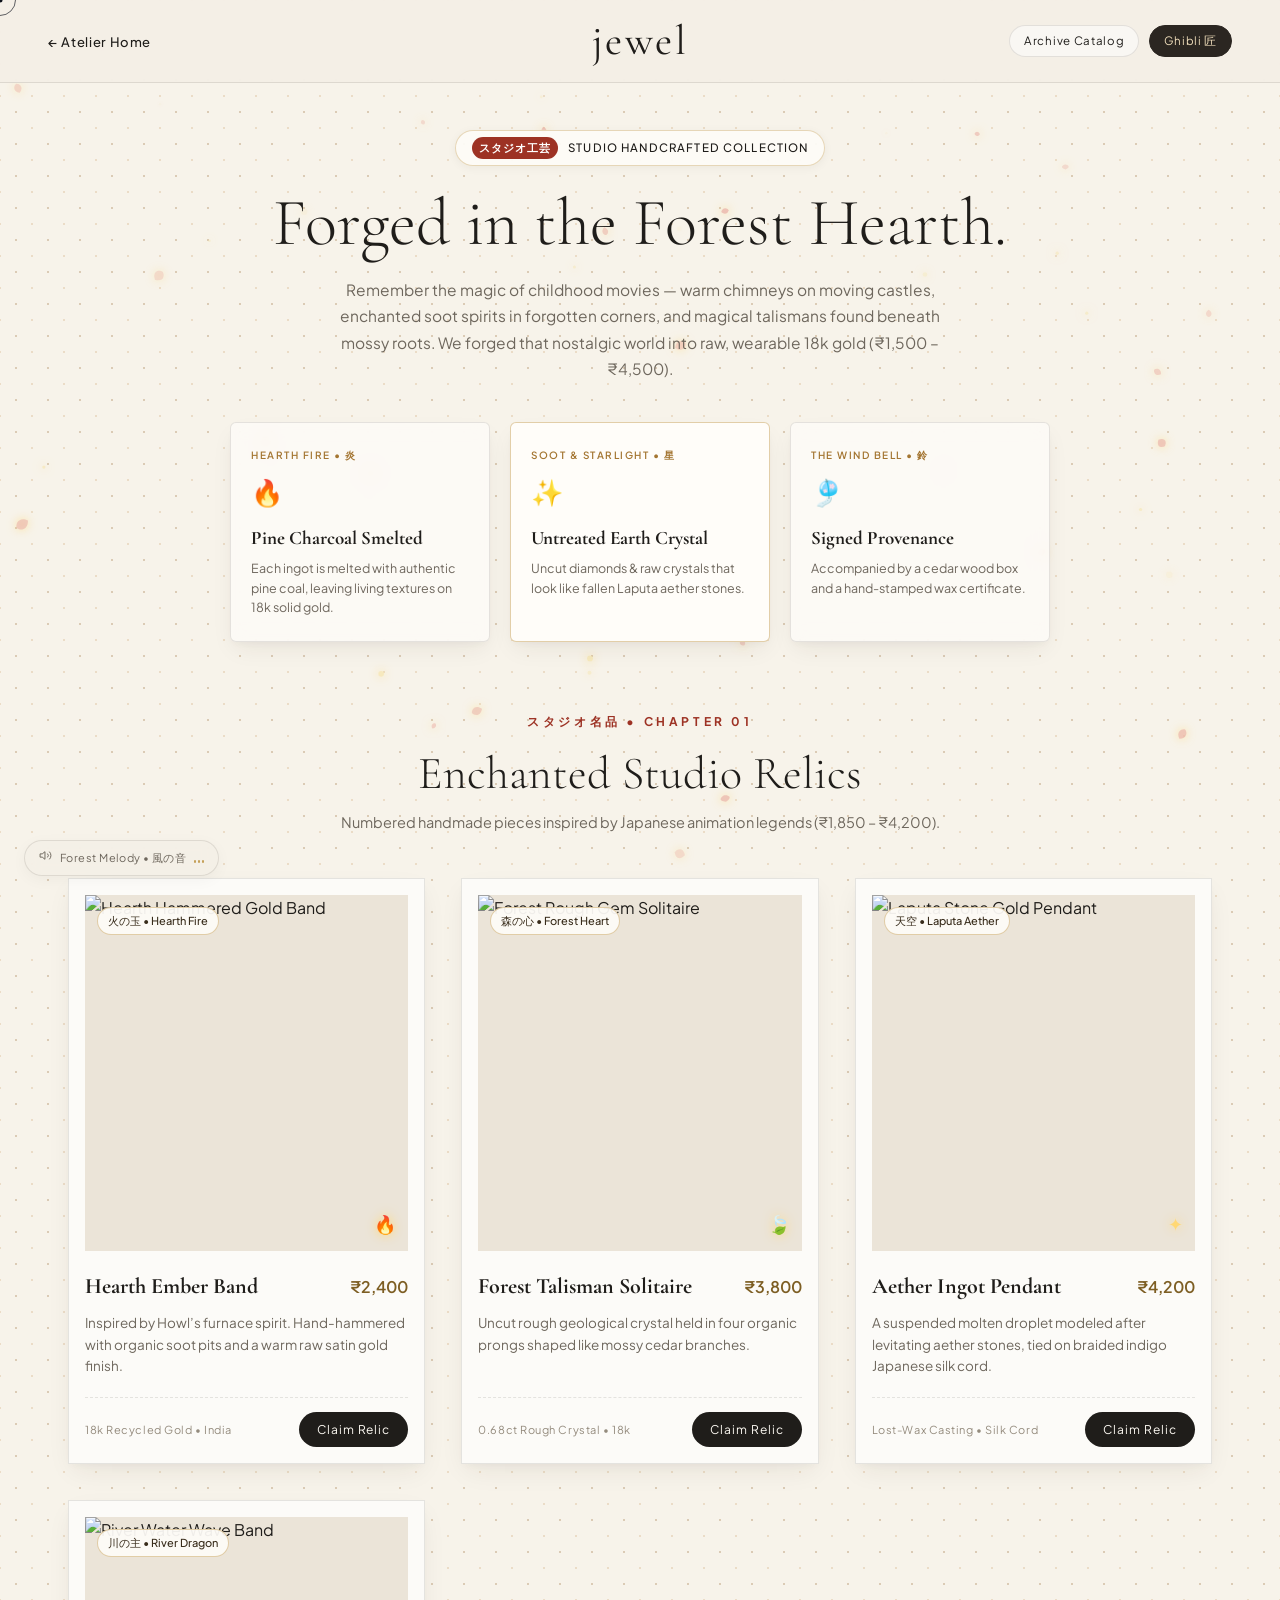
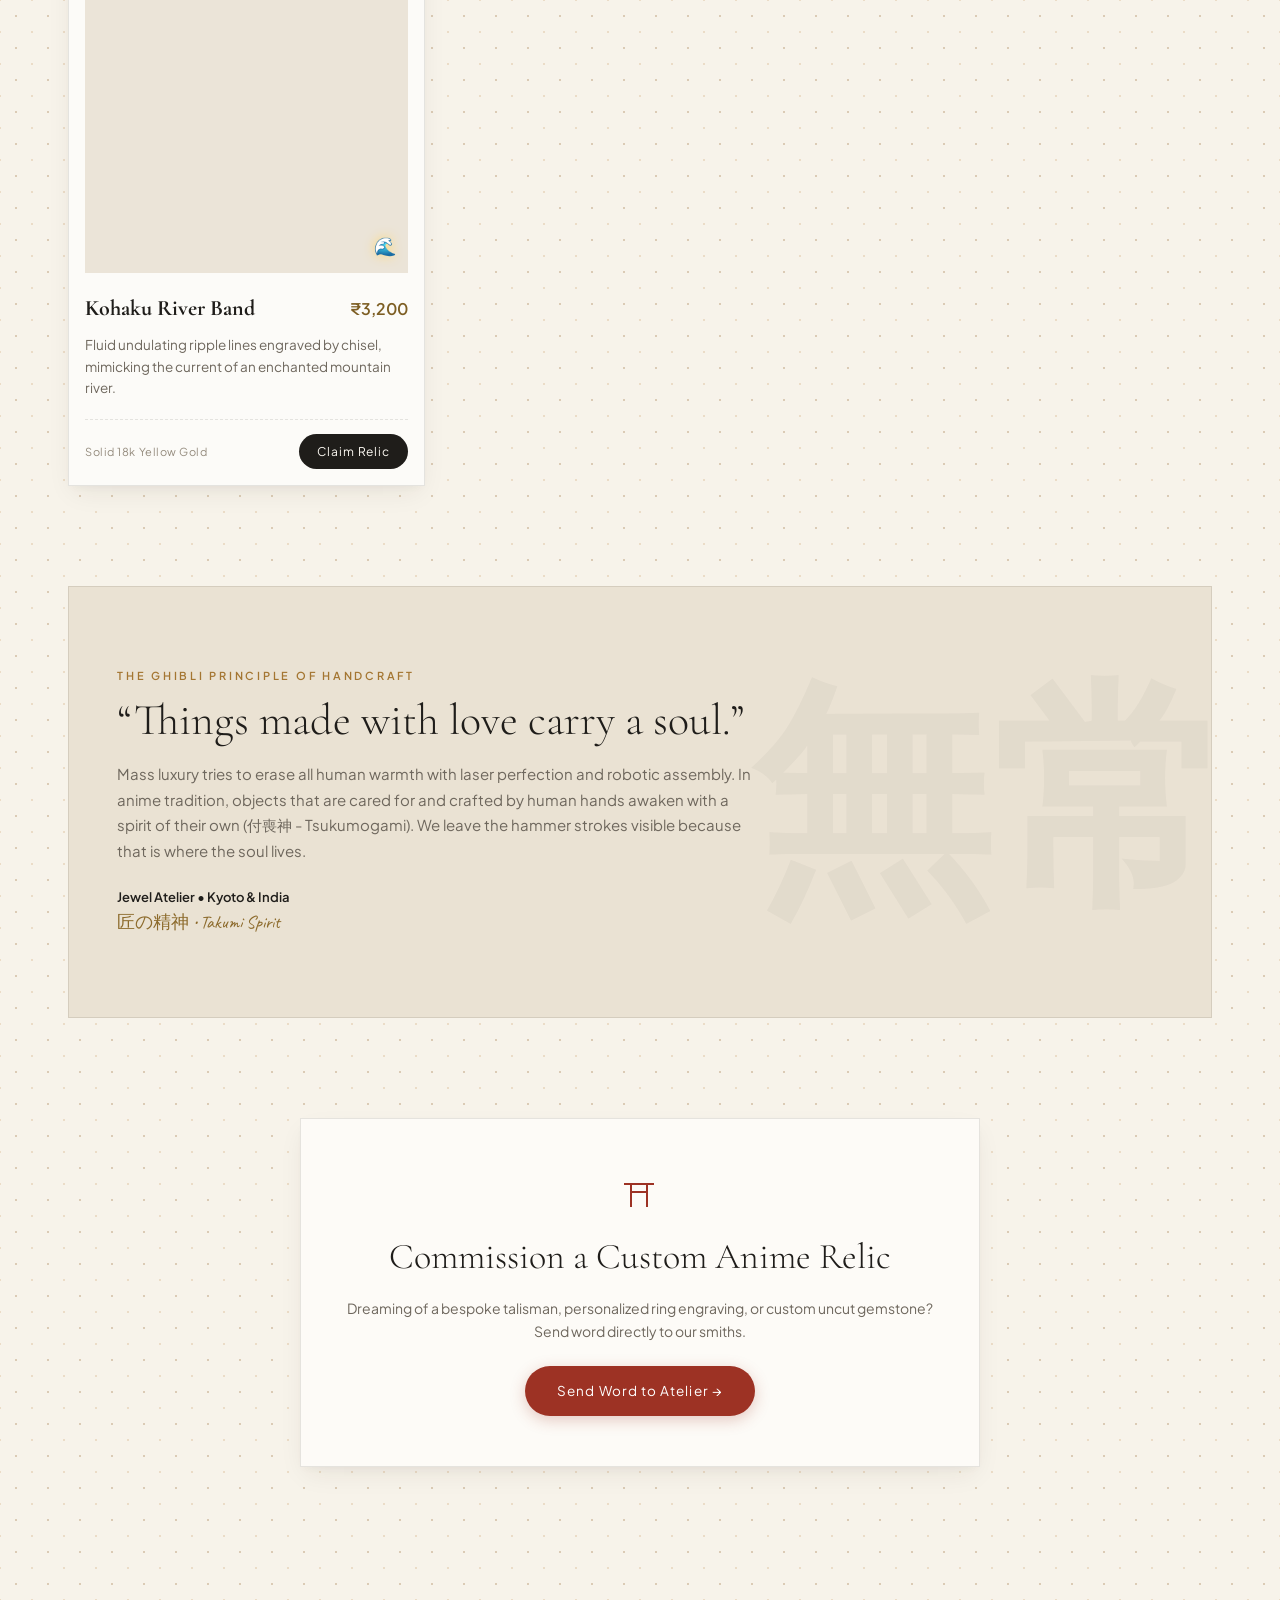
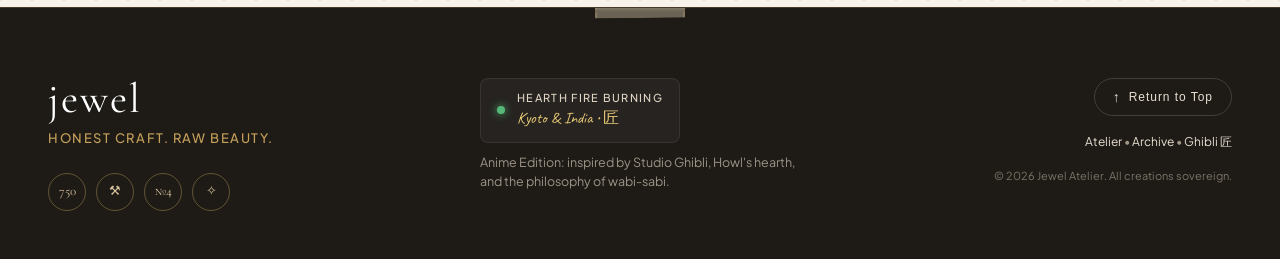
==== commit bd41491b: "fix: center jewel header, relocate portal pills to hero headline, and polish subpage navbars" ====
--- a/anime.html
+++ b/anime.html
@@ -42,7 +42,6 @@
       <a href="index.html" class="brand-logo" id="brandLogo">
         <span class="logo-text">jewel</span>
       </a>
-      <span class="nav-subtitle">Ghibli Atelier • 匠 Edition</span>
     </div>
 
     <div class="nav-right">
--- a/style.css
+++ b/style.css
@@ -2313,3 +2313,101 @@
     grid-template-columns: 1fr;
   }
 }
+
+
+/* ==========================================================================
+   REFINED HERO CURATED PORTALS (Replacing broken header buttons)
+   ========================================================================== */
+.hero-curated-portals {
+  display: inline-flex;
+  align-items: center;
+  justify-content: center;
+  gap: 16px;
+  margin-top: 24px;
+  background: rgba(253, 251, 247, 0.85);
+  backdrop-filter: blur(8px);
+  -webkit-backdrop-filter: blur(8px);
+  border: 1px solid var(--border-light);
+  padding: 8px 16px;
+  border-radius: 40px;
+  box-shadow: 0 4px 16px rgba(40, 30, 20, 0.05);
+}
+
+.curated-portal-pill {
+  text-decoration: none;
+  display: inline-flex;
+  align-items: center;
+  gap: 8px;
+  padding: 6px 14px;
+  border-radius: 20px;
+  transition: all 0.25s var(--ease-spring);
+  color: var(--text-dark);
+}
+
+.curated-portal-pill:hover {
+  background: #ffffff;
+  transform: translateY(-2px);
+  box-shadow: 0 4px 12px rgba(45, 30, 15, 0.08);
+}
+
+.curated-portal-pill.pill-ghibli:hover {
+  background: #fffdf9;
+  box-shadow: 0 4px 12px rgba(157, 50, 36, 0.12);
+}
+
+.pill-prefix {
+  font-family: monospace;
+  font-size: 10px;
+  color: var(--gold-accent);
+  font-weight: 700;
+}
+
+.curated-portal-pill.pill-ghibli .pill-prefix {
+  color: #9d3224;
+}
+
+.pill-name {
+  font-family: var(--font-sans);
+  font-size: 12.5px;
+  font-weight: 500;
+  letter-spacing: 0.04em;
+  color: var(--text-dark);
+}
+
+.pill-price-badge {
+  font-size: 10px;
+  letter-spacing: 0.05em;
+  padding: 2px 7px;
+  border-radius: 10px;
+  background: var(--bg-parchment-warm);
+  color: #7d5e23;
+  font-weight: 600;
+}
+
+.pill-stamp-badge {
+  font-size: 11px;
+  padding: 1px 6px;
+  border-radius: 4px;
+  background: #9d3224;
+  color: #ffffff;
+  font-weight: 700;
+  font-family: serif;
+}
+
+.portal-ornament {
+  font-size: 10px;
+  color: var(--gold-accent);
+  opacity: 0.5;
+}
+
+@media (max-width: 640px) {
+  .hero-curated-portals {
+    flex-direction: column;
+    gap: 8px;
+    padding: 12px;
+    border-radius: 16px;
+  }
+  .portal-ornament {
+    display: none;
+  }
+}
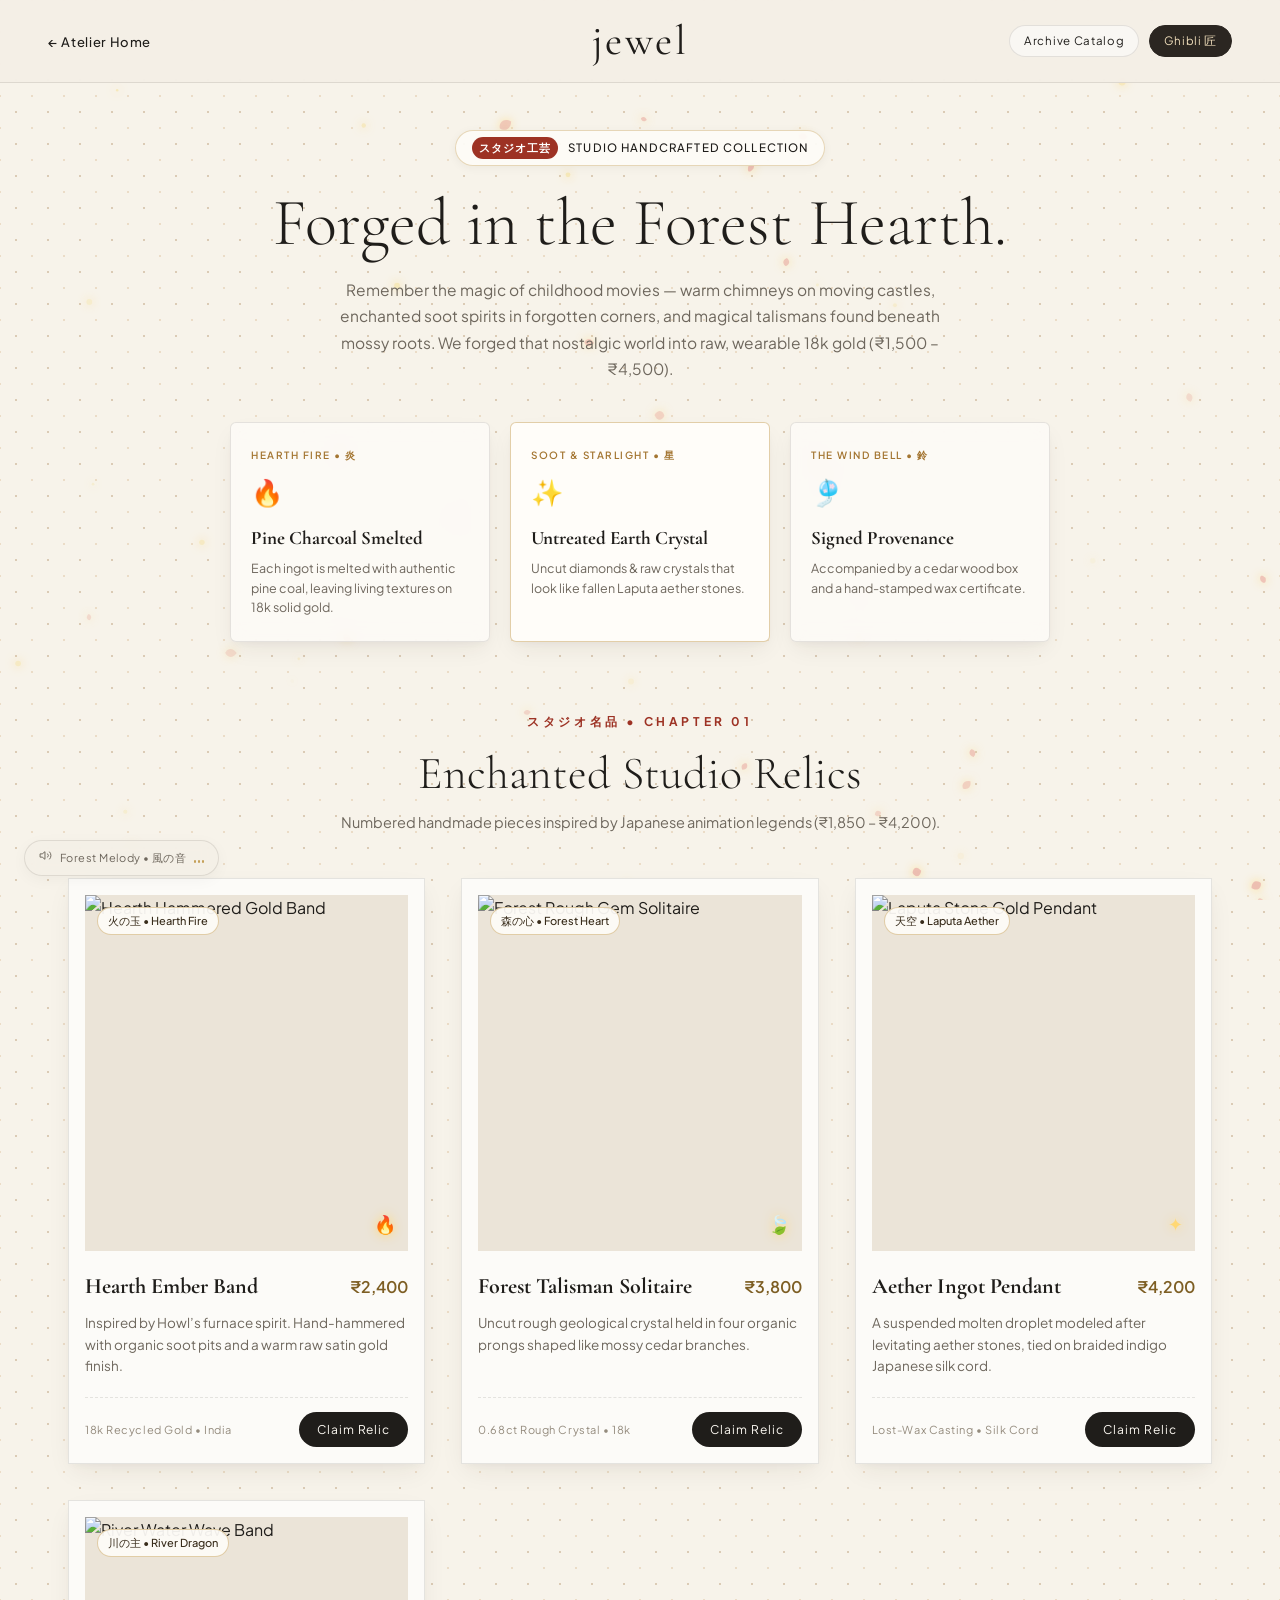
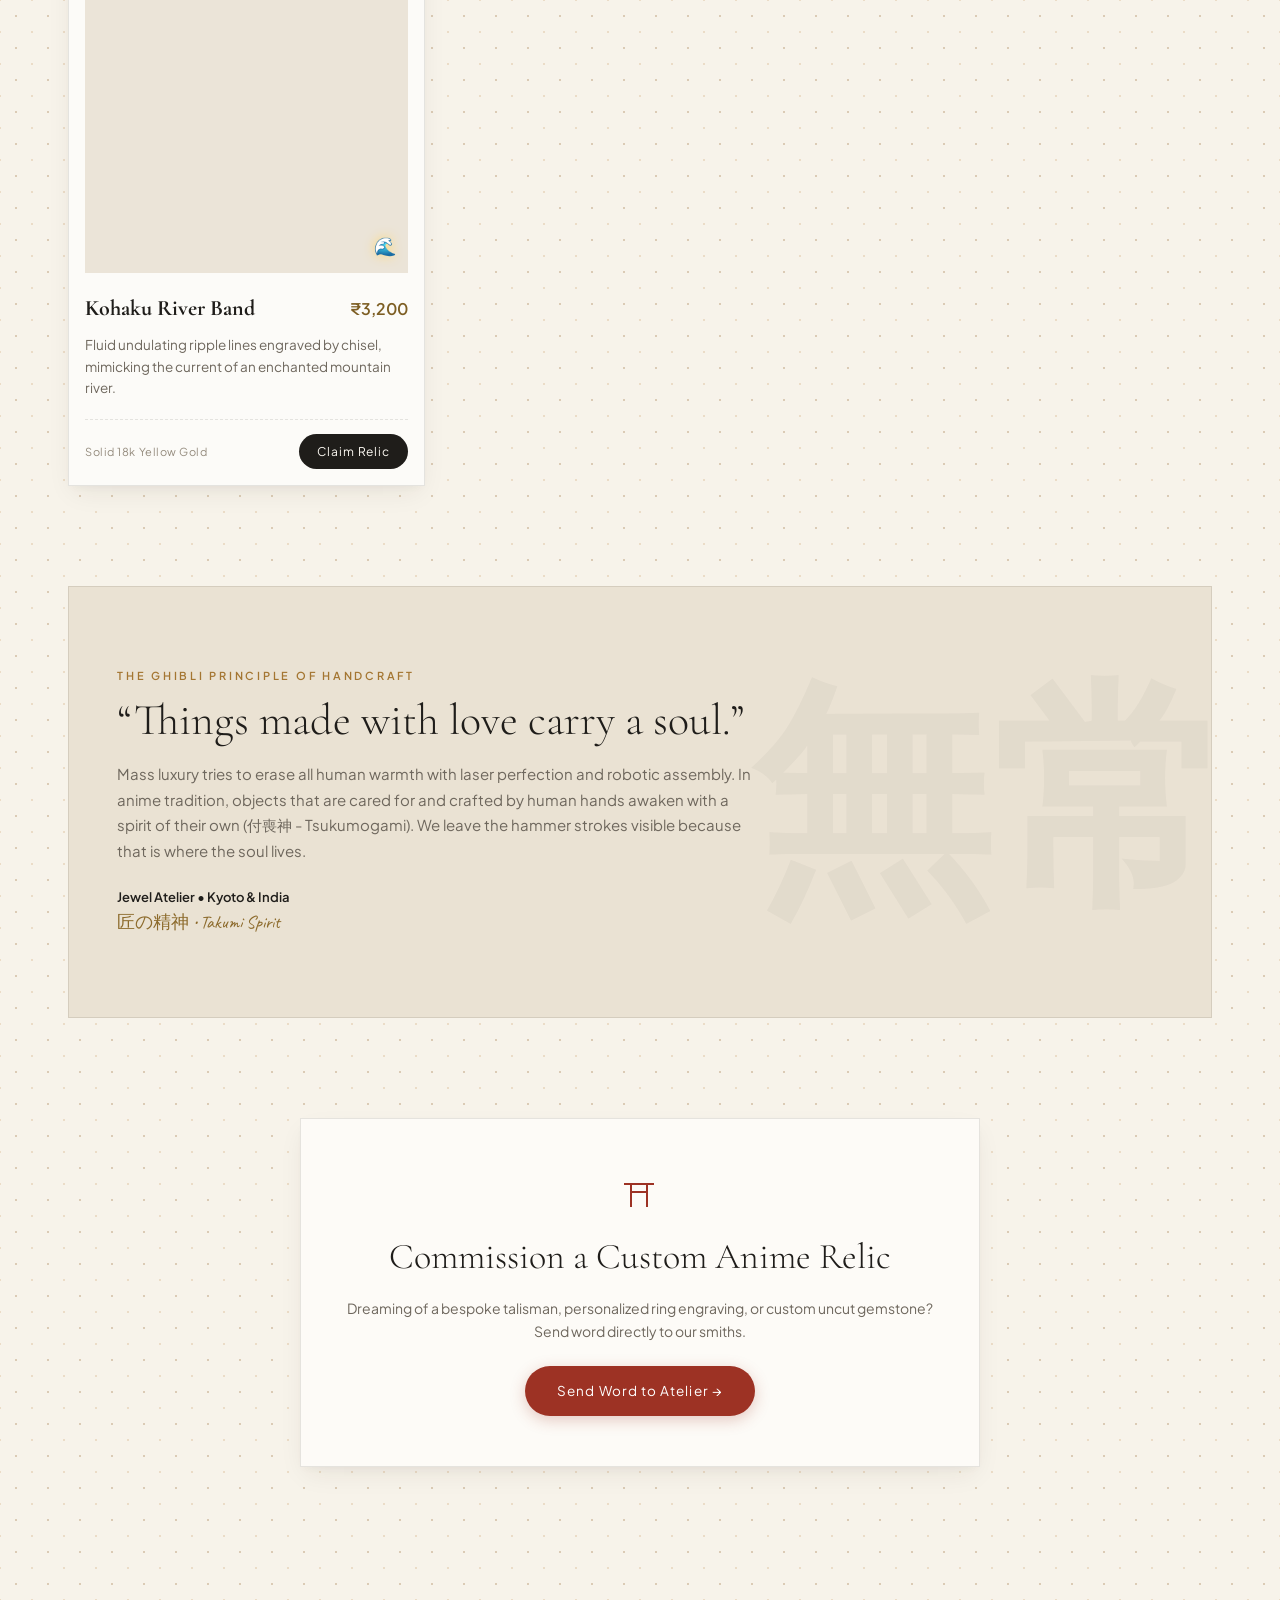
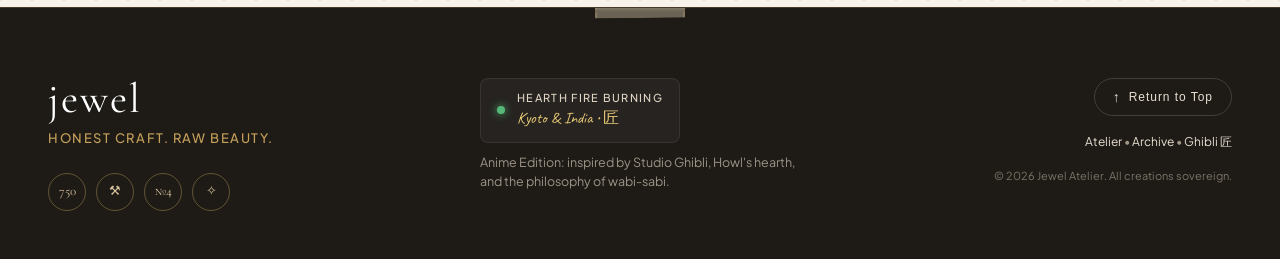
==== commit 4502aa52: "style: remove custom cursor across all pages to restore natural system pointer" ====
--- a/anime.html
+++ b/anime.html
@@ -22,12 +22,6 @@
     </span>
   </div>
 
-  <!-- Custom Tactile Ring Loupe Cursor -->
-  <div class="jewel-cursor" id="customCursor">
-    <div class="cursor-dot"></div>
-    <div class="cursor-ring"></div>
-    <div class="cursor-sparkle">✦</div>
-  </div>
 
   <!-- Falling Cherry Blossom Sakura Petals & Magic Firefly Canvas -->
   <canvas id="animeCanvas"></canvas>
--- a/style.css
+++ b/style.css
@@ -161,64 +161,8 @@
   to { transform: rotate(360deg); }
 }
 
-/* ==========================================================================
-   CUSTOM JEWELER'S LOUPE CURSOR
-   ========================================================================== */
 .jewel-cursor {
-  position: fixed;
-  top: 0;
-  left: 0;
-  pointer-events: none;
-  z-index: 99999;
-  transform: translate(-50%, -50%);
-  transition: opacity 0.2s ease;
-  mix-blend-mode: difference;
-}
-
-.cursor-dot {
-  width: 5px;
-  height: 5px;
-  background-color: #fff;
-  border-radius: 50%;
-  position: absolute;
-  top: 50%;
-  left: 50%;
-  transform: translate(-50%, -50%);
-}
-
-.cursor-ring {
-  width: 32px;
-  height: 32px;
-  border: 1px solid rgba(255, 255, 255, 0.65);
-  border-radius: 50%;
-  position: absolute;
-  top: 50%;
-  left: 50%;
-  transform: translate(-50%, -50%);
-  transition: width 0.3s var(--ease-smooth), height 0.3s var(--ease-smooth), border-color 0.2s ease;
-}
-
-.cursor-sparkle {
-  position: absolute;
-  top: -14px;
-  right: -14px;
-  font-size: 10px;
-  color: #fff;
-  opacity: 0;
-  transition: opacity 0.2s ease, transform 0.3s var(--ease-spring);
-  transform: scale(0.5);
-}
-
-body.cursor-hover .cursor-ring {
-  width: 52px;
-  height: 52px;
-  border-color: rgba(255, 255, 255, 1);
-  border-style: dashed;
-}
-
-body.cursor-hover .cursor-sparkle {
-  opacity: 1;
-  transform: scale(1.1) rotate(15deg);
+  display: none !important;
 }
 
 /* ==========================================================================
